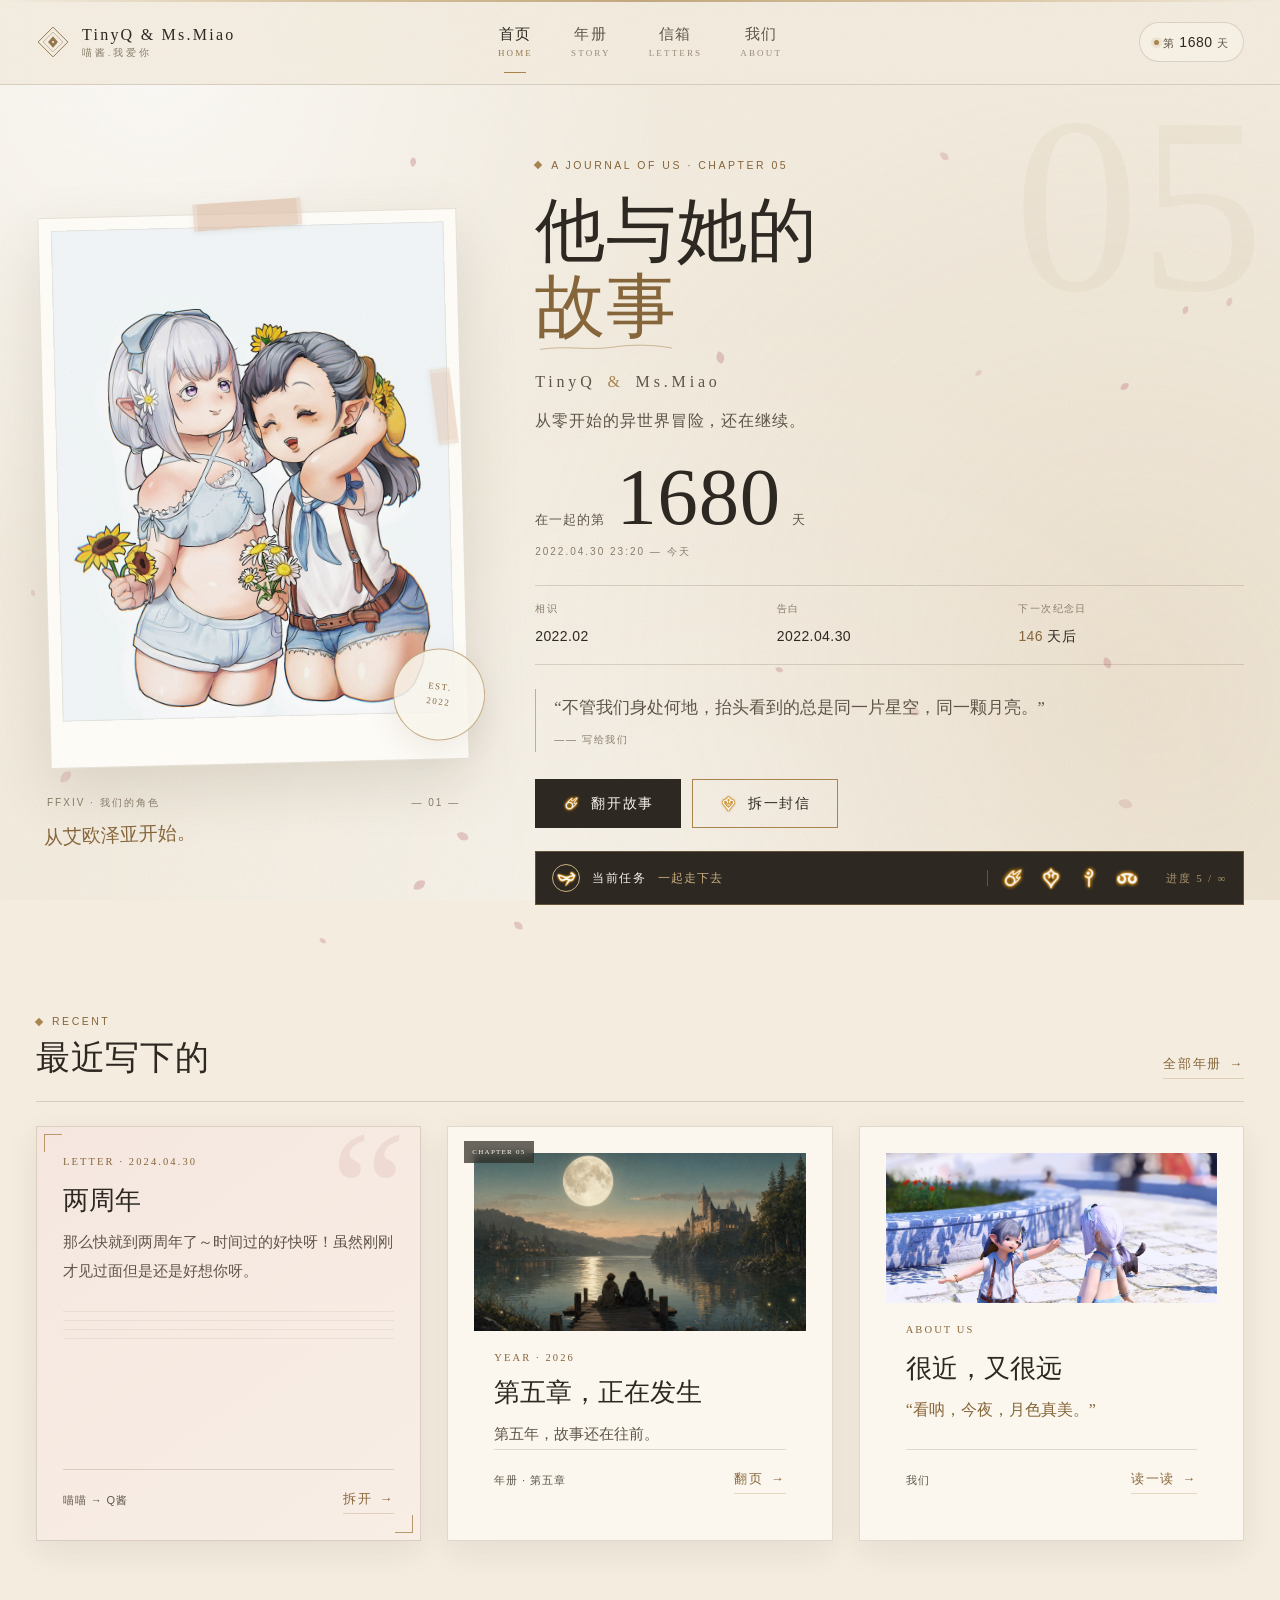
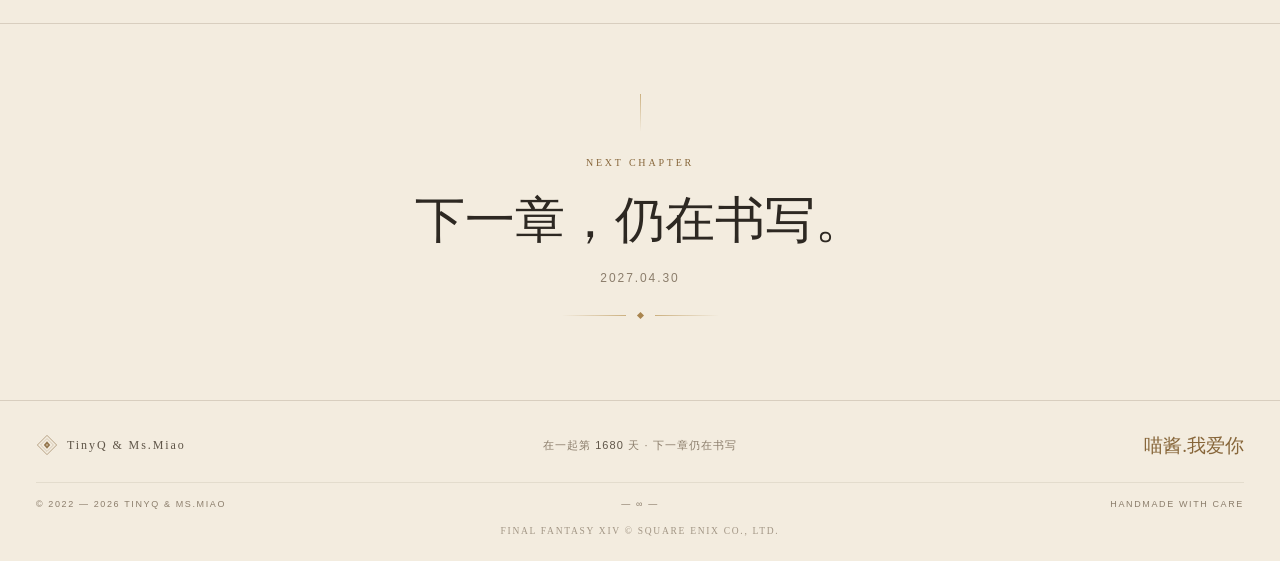
==== index.html @ a251384b "Add files via upload" ====
<!DOCTYPE html><html lang="zh-Hans"><head><meta charset="utf-8"><meta name="viewport" content="width=device-width, initial-scale=1"><meta name="description" content="TinyQ 与 Ms.Miao 的故事：从零开始的异世界冒险。五个章节，三封信，仍在继续。"><meta name="theme-color" content="#f3ecdf"><link rel="icon" href="/favicon.ico"><link rel="canonical" href="https://xn--i2r030l.xn--6qq986b3xl/"><meta property="og:type" content="website"><meta property="og:title" content="他与她的故事 · TinyQ &amp; Ms.Miao"><meta property="og:description" content="TinyQ 与 Ms.Miao 的故事：从零开始的异世界冒险。五个章节，三封信，仍在继续。"><meta property="og:url" content="https://xn--i2r030l.xn--6qq986b3xl/"><meta property="og:image" content="https://xn--i2r030l.xn--6qq986b3xl/assets/hero.jpg"><meta name="twitter:card" content="summary_large_image"><title>他与她的故事 · TinyQ &amp; Ms.Miao</title><link rel="stylesheet" href="/_astro/BaseLayout.D6pAvc5t.css"></head><body data-start="2022-04-30T23:20:00+08:00" data-anniv-month="4" data-anniv-day="30"><div class="grain" aria-hidden="true"></div><svg class="svg-defs" aria-hidden="true" xmlns="http://www.w3.org/2000/svg"><symbol id="crest" viewBox="0 0 48 48"><path d="M24 3 L45 24 L24 45 L3 24 Z" fill="none" stroke="currentColor" stroke-width="1.2"></path><path d="M24 10 L38 24 L24 38 L10 24 Z" fill="none" stroke="currentColor" stroke-width="1" opacity=".55"></path><path d="M24 16 L31 24 L24 32 L17 24 Z" fill="currentColor" opacity=".88"></path><circle cx="24" cy="24" r="1.4" fill="var(--paper-2)"></circle></symbol><symbol id="crystal" viewBox="0 0 40 52"><path d="M20 2 L37 18 L30 45 L20 50 L10 45 L3 18 Z" fill="#fbf7ee" stroke="currentColor" stroke-width="1.1"></path><path d="M20 2 L20 50 M3 18 L37 18 M20 2 L30 45 M20 2 L10 45" fill="none" stroke="currentColor" stroke-width=".65" opacity=".55"></path><path d="M20 8 L31 19 L26 39 L20 44 L14 39 L9 19 Z" fill="#9dc3cd" opacity=".48"></path><path d="M20 8 L20 44 M9 19 L31 19" fill="none" stroke="#fffdf8" stroke-width=".7" opacity=".55"></path></symbol><symbol id="pearl" viewBox="0 0 48 48"><circle cx="24" cy="24" r="19" fill="none" stroke="currentColor" stroke-width="1"></circle><circle cx="24" cy="24" r="13" fill="none" stroke="currentColor" stroke-width=".8" opacity=".55"></circle><circle cx="24" cy="24" r="4.5" fill="currentColor" opacity=".85"></circle><path d="M9 24 C15 16 33 32 39 24" fill="none" stroke="currentColor" stroke-width=".8" opacity=".6"></path><path d="M24 5 L27 12 L24 19 L21 12 Z" fill="none" stroke="currentColor" stroke-width=".8" opacity=".6"></path></symbol></svg><div id="siteShell"><header class="site-header"><div class="shell header-inner"><a class="brand" href="/" aria-label="回到首页"><svg class="brand-mark" aria-hidden="true"><use href="#crest"></use></svg><span class="brand-text"><span class="brand-names">TinyQ &amp; Ms.Miao</span><span class="brand-sub">喵酱.我爱你</span></span></a><nav class="main-nav" aria-label="主导航"><a class="nav-link active" href="/" aria-current="page"><span>首页</span><small>HOME</small></a><a class="nav-link" href="/story"><span>年册</span><small>STORY</small></a><a class="nav-link" href="/letters"><span>信箱</span><small>LETTERS</small></a><a class="nav-link" href="/about"><span>我们</span><small>ABOUT</small></a></nav><div class="header-meta"><span class="day-pill"><i></i> 第 <b data-day>1635</b> 天</span><button class="menu-toggle" type="button" aria-label="打开菜单" aria-expanded="false" aria-controls="mobileNav"><span></span></button></div></div></header><div class="mobile-nav" id="mobileNav" aria-hidden="true"><div class="mobile-nav-top"><span class="brand"><svg class="brand-mark" aria-hidden="true"><use href="#crest"></use></svg><span class="brand-text"><span class="brand-names">TinyQ &amp; Ms.Miao</span><span class="brand-sub">喵酱.我爱你</span></span></span><button class="modal-close" type="button" data-menu-close>关闭</button></div><nav class="mobile-nav-links" aria-label="移动端导航"><a href="/" aria-current="page"><small>01</small>首页</a><a href="/story"><small>02</small>年册</a><a href="/letters"><small>03</small>信箱</a><a href="/about"><small>04</small>我们</a></nav><p class="mobile-nav-note">从零开始的异世界冒险，还在继续。</p></div><main id="app"><section class="view home active"><div class="home-hero"><canvas id="petals" class="petals" aria-hidden="true"></canvas><div class="shell home-hero-inner"><div class="hero-art"><div class="art-mat"><span class="tape tape-a" aria-hidden="true"></span><span class="tape tape-b" aria-hidden="true"></span><img src="/assets/hero.jpg" alt="TinyQ 与 Ms.Miao 的 FFXIV 角色插画" fetchpriority="high"><span class="art-stamp"><span>EST.<br>2022</span></span></div><div class="art-meta"><span>FFXIV · 我们的角色</span><span>— 01 —</span></div><div class="hand-note art-note">从艾欧泽亚开始。</div></div><div class="hero-copy" style="--chapter-no: '05'"><div class="eyebrow"><span class="diamond"></span> A JOURNAL OF US · CHAPTER 05</div><h1>他与她的<br><em>故事</em></h1><p class="names">TinyQ <span>&amp;</span> Ms.Miao</p><p class="lede">从零开始的异世界冒险，还在继续。</p><div class="counter-block"><div class="counter"><span>在一起的第</span><strong data-day>1635</strong><span>天</span></div><div class="counter-sub">2022.04.30 23:20 — 今天</div></div><div class="meta-grid"><div><span>相识</span><b>2022.02</b></div><div><span>告白</span><b>2022.04.30</b></div><div><span>下一次纪念日</span><b><i data-anniv>191</i> 天后</b></div></div><blockquote>“不管我们身处何地，抬头看到的总是同一片星空，同一颗月亮。”<cite>—— 写给我们</cite></blockquote><div class="hero-actions"><a class="quest-btn primary" href="/story"><img class="btn-job" src="/jobs/blm.png" alt loading="lazy" decoding="async">翻开故事</a><a class="quest-btn" href="/letters"><img class="btn-job" src="/jobs/dnc.png" alt loading="lazy" decoding="async">拆一封信</a></div><div class="quest-note"><span class="quest-mark"><img class="job-ico" src="/jobs/blu.png" alt loading="lazy" decoding="async"></span><span>当前任务</span><b>一起走下去</b><span class="quest-jobs" aria-hidden="true"><img class="job-ico" src="/jobs/blm.png" alt loading="lazy" decoding="async"><img class="job-ico" src="/jobs/dnc.png" alt loading="lazy" decoding="async"><img class="job-ico" src="/jobs/whm.png" alt loading="lazy" decoding="async"><img class="job-ico" src="/jobs/sch.png" alt loading="lazy" decoding="async"></span><span class="quest-progress">进度 5 / ∞</span></div></div></div></div><div class="shell home-recent"><div class="section-head"><div><div class="eyebrow"><span class="diamond"></span> RECENT</div><h2>最近写下的</h2></div><a class="text-link" href="/story">全部年册 <span>→</span></a></div><div class="recent-grid"><article class="recent-card recent-letter ff-corners"><span class="quote-mark" aria-hidden="true">“</span><div class="kicker">LETTER · 2024.04.30</div><h3>两周年</h3><p>那么快就到两周年了～时间过的好快呀！虽然刚刚才见过面但是还是好想你呀。</p><div class="letter-lines" aria-hidden="true"></div><div class="card-foot"><b>喵喵 → Q酱</b><a class="text-link" href="/letters?letter=2024-04-30">拆开 <span>→</span></a></div></article><article class="recent-card recent-photo"><img src="/assets/2026-cover.jpg" alt="月光下的湖畔背影（临时占位图）" loading="lazy"><span class="image-label">CHAPTER 05</span><div class="photo-body"><div class="kicker">YEAR · 2026</div><h3>第五章，正在发生</h3><p>第五年，故事还在往前。</p><div class="card-foot"><b>年册 · 第五章</b><a class="text-link" href="/story?year=2026">翻页 <span>→</span></a></div></div></article><article class="recent-card recent-about"><img src="/assets/about.jpg" alt="FFXIV 中两人在海边的场景" loading="lazy"><div class="photo-body"><div class="kicker">ABOUT US</div><h3>很近，又很远</h3><blockquote>“看呐，今夜，月色真美。”</blockquote><div class="card-foot"><b>我们</b><a class="text-link" href="/about">读一读 <span>→</span></a></div></div></article></div></div><div class="home-closing"><div class="closing-line"></div><div class="kicker">NEXT CHAPTER</div><h2>下一章，仍在书写。</h2><p><span data-next-date>2027.04.30</span></p><div class="closing-ornament" aria-hidden="true"><span></span></div></div></section></main><footer class="site-footer"><div class="shell footer-inner"><div class="footer-brand"><svg aria-hidden="true"><use href="#crest"></use></svg><span>TinyQ &amp; Ms.Miao</span></div><div class="footer-day">在一起第 <b data-day>1635</b> 天 · 下一章仍在书写</div><span class="footer-link">喵酱.我爱你</span></div><div class="shell footer-small"><span>© 2022 — <span id="currentYear">2026</span> TinyQ &amp; Ms.Miao</span><span>— ∞ —</span><span>Handmade with care</span></div><p class="footer-credit">FINAL FANTASY XIV © SQUARE ENIX CO., LTD.</p></footer></div><div class="letter-modal" id="letterModal" role="dialog" aria-modal="true" aria-labelledby="letterModalLabel"><div class="modal-backdrop" data-close></div><div class="modal-panel"><div class="modal-bar"><span class="bar-label" id="letterModalLabel">LETTERS · 双人信箱</span><div class="modal-actions"><button class="font-btn" type="button" data-font="down" aria-label="缩小字号">A−</button><button class="font-btn" type="button" data-font="up" aria-label="放大字号">A+</button><button class="modal-close" type="button" data-close>返回信箱</button></div></div><div class="modal-scroll" id="modalScroll"></div></div></div><script type="module" src="/_astro/BaseLayout.astro_astro_type_script_index_0_lang.CU-1bhXB.js"></script></body></html>
---- _astro/BaseLayout.D6pAvc5t.css ----
:root{--paper:#f3ecdf;--paper-2:#fbf7ee;--paper-3:#eee3d3;--ink:#2d2822;--ink-soft:#5f5548;--muted:#8b7d6b;--gold:#a9854f;--gold-deep:#87663a;--gold-soft:#cbb080;--line:#5d4c352e;--line-strong:#5d4c3552;--sakura:#c98d91;--sakura-soft:#e7c4c4;--aether:#83aeba;--serif:"Palatino Linotype", "Iowan Old Style", "Songti SC", "STSong", "SimSun", serif;--sans:"Optima", "Segoe UI", "Microsoft YaHei", "PingFang SC", sans-serif;--hand:"KaiTi", "STKaiti", "Segoe UI", cursive;--latin:"Palatino Linotype", "Iowan Old Style", Georgia, serif;--shadow:0 22px 60px #48361f21;--shadow-soft:0 10px 30px #48361f14}*{box-sizing:border-box}html{scroll-behavior:smooth}body{min-width:320px;color:var(--ink);background:var(--paper);font-family:var(--sans);-webkit-font-smoothing:antialiased;text-rendering:optimizelegibility;margin:0;font-size:15px;line-height:1.75;overflow-x:hidden}body:before{content:"";z-index:0;pointer-events:none;background:radial-gradient(circle at 12% 8%,#ffffffb3,#0000 38%),radial-gradient(circle at 88% 78%,#c7a57729,#0000 48%),radial-gradient(circle at 50% 100%,#ffffff61,#0000 55%);position:fixed;inset:0}body.modal-open,body.menu-open{overflow:hidden}::selection{color:var(--ink);background:#a9854f40}::-webkit-scrollbar{width:10px;height:10px}::-webkit-scrollbar-track{background:var(--paper)}::-webkit-scrollbar-thumb{border:3px solid var(--paper);background:#87663a59;border-radius:10px}a{color:inherit;text-decoration:none}button{color:inherit;font:inherit;cursor:pointer;background:0 0;border:0;margin:0;padding:0}img{max-width:100%;display:block}h1,h2,h3,h4,p,blockquote,figure{margin:0}:focus-visible{outline:2px solid var(--gold);outline-offset:4px}.grain{z-index:9999;pointer-events:none;opacity:.13;mix-blend-mode:multiply;background-image:url("data:image/svg+xml,%3Csvg xmlns='http://www.w3.org/2000/svg' width='180' height='180'%3E%3Cfilter id='n'%3E%3CfeTurbulence type='fractalNoise' baseFrequency='.9' numOctaves='3' stitchTiles='stitch'/%3E%3C/filter%3E%3Crect width='100%25' height='100%25' filter='url(%23n)' opacity='.55'/%3E%3C/svg%3E");position:fixed;inset:0}.svg-defs{width:0;height:0;position:absolute;overflow:hidden}.shell{z-index:2;width:min(1400px,100% - 72px);margin-inline:auto;position:relative}.site-header{z-index:100;border-bottom:1px solid var(--line);backdrop-filter:blur(16px)saturate(1.1);background:#f3ecdfd6;position:sticky;top:0}.site-header:before{content:"";background:linear-gradient(90deg, transparent, var(--gold-soft) 24%, var(--gold) 50%, var(--gold-soft) 76%, transparent);opacity:.65;height:2px;position:absolute;top:0;left:0;right:0}.header-inner{grid-template-columns:1fr auto 1fr;align-items:center;gap:32px;height:84px;display:grid}.brand{align-items:center;gap:12px;width:max-content;display:inline-flex}.brand-mark{width:34px;height:34px;color:var(--gold-deep);flex:none}.brand-text{flex-direction:column;gap:2px;display:flex}.brand-names{font-family:var(--latin);letter-spacing:.14em;white-space:nowrap;font-size:14px;line-height:1.25}.brand-sub{letter-spacing:.34em;color:var(--muted);font-size:8px;line-height:1.3}.main-nav{justify-self:center;align-items:center;gap:34px;display:flex}.nav-link{color:var(--ink-soft);flex-direction:column;align-items:center;gap:2px;padding:6px 2px;transition:color .25s;display:flex;position:relative}.nav-link span{letter-spacing:.1em;font-size:13px;line-height:1.4}.nav-link small{font-family:var(--latin);letter-spacing:.26em;color:var(--muted);opacity:.85;font-size:7px}.nav-link:after{content:"";background:var(--gold);width:0;height:1px;transition:width .25s;position:absolute;bottom:-6px;left:50%;transform:translate(-50%)}.nav-link.active{color:var(--ink)}.nav-link.active small{color:var(--gold-deep)}.nav-link.active:after{width:22px}.nav-link:hover{color:var(--ink)}.header-meta{justify-self:end;align-items:center;gap:16px;display:flex}.day-pill{border:1px solid var(--line);color:var(--ink-soft);letter-spacing:.12em;white-space:nowrap;background:#fbf7ee80;border-radius:999px;align-items:baseline;gap:4px;padding:6px 12px;font-size:9px;display:inline-flex}.day-pill i{background:var(--gold);border-radius:50%;align-self:center;width:5px;height:5px;box-shadow:0 0 0 3px #a9854f1f}.day-pill b{color:var(--ink);letter-spacing:.04em;font-size:12px;font-weight:500}.menu-toggle{border:1px solid var(--line);place-items:center;width:38px;height:38px;display:none}.menu-toggle span{background:var(--ink);width:16px;height:1px;display:block;position:relative}.menu-toggle span:before,.menu-toggle span:after{content:"";background:var(--ink);width:16px;height:1px;position:absolute;left:0}.menu-toggle span:before{top:-5px}.menu-toggle span:after{top:5px}.mobile-nav{z-index:200;background:var(--paper);flex-direction:column;padding:28px;display:none;position:fixed;inset:0;overflow-y:auto}.mobile-nav.open{animation:.25s both fadeIn;display:flex}.mobile-nav-top{border-bottom:1px solid var(--line);justify-content:space-between;align-items:center;padding-bottom:24px;display:flex}.mobile-nav-links{flex-direction:column;margin-top:40px;display:flex}.mobile-nav-links a{border-bottom:1px solid var(--line);font-family:var(--serif);align-items:baseline;gap:16px;padding:20px 0;font-size:30px;display:flex}.mobile-nav-links a small{font-family:var(--latin);letter-spacing:.25em;color:var(--gold-deep);font-size:9px}.mobile-nav-note{color:var(--muted);font-family:var(--hand);margin-top:auto;padding-top:44px;font-size:17px}.eyebrow{color:var(--gold-deep);letter-spacing:.27em;text-transform:uppercase;align-items:center;gap:10px;font-size:9px;line-height:1.6;display:flex}.eyebrow .diamond{background:var(--gold);flex:none;width:6px;height:6px;transform:rotate(45deg)}h1,h2,h3{font-family:var(--serif);font-weight:400}h1{letter-spacing:.01em;font-size:clamp(46px,5.5vw,76px);line-height:1.08}h1 em{color:var(--gold-deep);font-style:normal;position:relative}h1 em:after{content:"";background:url("data:image/svg+xml,%3Csvg xmlns='http://www.w3.org/2000/svg' viewBox='0 0 200 12'%3E%3Cpath d='M2 8 C40 2 74 10 108 5 S170 1 198 6' fill='none' stroke='%23a9854f' stroke-width='1.4' stroke-linecap='round' opacity='.55'/%3E%3C/svg%3E") 50%/100% 100% no-repeat;height:8px;position:absolute;bottom:-7px;left:2px;right:2px}.page-head{border-bottom:1px solid var(--line);justify-content:space-between;align-items:flex-end;gap:40px;padding:78px 0 42px;display:flex}.page-head .page-lede{color:var(--ink-soft);letter-spacing:.03em;margin-top:18px;font-size:14px}.page-stamp{text-align:center;border:1px solid var(--gold-soft);width:128px;height:128px;color:var(--gold-deep);letter-spacing:.2em;box-shadow:inset 0 0 0 5px var(--paper), inset 0 0 0 6px #a9854f40;border-radius:50%;flex:none;place-items:center;font-size:8px;line-height:1.8;display:grid;position:relative;transform:rotate(6deg)}.page-stamp:after{content:"";border:1px dashed #a9854f73;border-radius:50%;position:absolute;inset:15px}.page-stamp b{font-family:var(--serif);letter-spacing:.12em;font-size:16px;font-weight:400;display:block}.page-foot{border-top:1px solid var(--line);color:var(--muted);letter-spacing:.17em;grid-template-columns:minmax(0,1fr) auto minmax(0,1fr);align-items:center;gap:20px;padding:26px 0 46px;font-size:9px;display:grid}.page-foot>*{white-space:nowrap}.page-foot>:first-child{justify-self:start}.page-foot>:last-child{text-align:right;justify-self:end}.page-foot .page-no{font-family:var(--latin);color:var(--gold-deep);justify-self:center}.text-link{color:var(--gold-deep);letter-spacing:.14em;border-bottom:1px solid #a9854f47;align-items:center;gap:7px;padding-bottom:2px;font-size:10px;transition:border-color .2s;display:inline-flex}.text-link:hover{border-bottom-color:var(--gold)}.text-link span{transition:transform .2s}.text-link:hover span{transform:translate(3px)}.ff-corners{position:relative}.ff-corners:before,.ff-corners:after{content:"";border-color:var(--gold);pointer-events:none;opacity:.8;border-style:solid;width:17px;height:17px;position:absolute}.ff-corners:before{border-width:1px 0 0 1px;top:7px;left:7px}.ff-corners:after{border-width:0 1px 1px 0;bottom:7px;right:7px}.home-hero{position:relative;overflow:hidden}.petals{z-index:1;pointer-events:none;width:100%;height:100%;position:absolute;inset:0}.home-hero-inner{grid-template-columns:minmax(360px,460px) minmax(0,1fr);align-items:center;gap:78px;min-height:calc(100vh - 84px);padding-top:62px;padding-bottom:82px;display:grid}.hero-art{padding:10px 8px 0;position:relative}.art-mat{box-shadow:var(--shadow);background:#fffdf8;border:1px solid #80684a2e;padding:12px 12px 46px;position:relative;transform:rotate(-1.4deg)}.art-mat:after{content:"";pointer-events:none;position:absolute;inset:12px 12px 46px;box-shadow:inset 0 0 0 1px #80684a24}.art-mat img{aspect-ratio:4/5;object-fit:cover;object-position:center 27%;filter:saturate(.94)contrast(.98);width:100%}.tape{z-index:3;pointer-events:none;background:#dfbea79e;position:absolute;box-shadow:0 2px 5px #5d4c3514}.tape:before,.tape:after{content:"";background:#ffffff3d;width:4px;position:absolute;top:0;bottom:0}.tape:before{left:0}.tape:after{right:0}.tape-a{width:108px;height:27px;top:-13px;left:50%;transform:translate(-50%)rotate(-2.5deg)}.tape-b{opacity:.72;width:76px;height:20px;top:34%;right:-22px;transform:rotate(84deg)}.art-meta{color:var(--muted);letter-spacing:.2em;text-transform:uppercase;justify-content:space-between;gap:20px;margin:30px 3px 0;font-size:8px;display:flex}.hand-note{font-family:var(--hand);color:var(--gold-deep);font-size:17px;line-height:1.5}.art-note{margin-top:9px;display:inline-block;transform:rotate(-2deg)}.art-stamp{text-align:center;width:86px;height:86px;color:var(--gold-deep);font-family:var(--latin);letter-spacing:.17em;box-shadow:var(--shadow-soft);z-index:4;background:#fbf7eedb;border:1px solid #a9854fa6;border-radius:50%;place-items:center;font-size:8px;line-height:1.65;display:grid;position:absolute;bottom:18px;right:-18px;transform:rotate(8deg)}.art-stamp b{font-family:var(--serif);letter-spacing:.08em;font-size:15px;font-weight:400;display:block}.hero-copy{max-width:630px;padding-top:10px;position:relative}.hero-copy:before{content:var(--chapter-no,"05");z-index:-1;font-family:var(--latin);color:var(--gold);opacity:.055;pointer-events:none;font-size:250px;line-height:1;position:absolute;top:-66px;right:-20px}.hero-copy h1{margin-top:18px}.hero-copy .names{font-family:var(--latin);letter-spacing:.24em;color:var(--ink-soft);margin-top:24px;font-size:15px}.hero-copy .names span{color:var(--gold);padding:0 4px}.hero-copy .lede{color:var(--ink-soft);letter-spacing:.06em;margin-top:11px;font-size:14px}.counter-block{margin-top:28px}.counter{align-items:baseline;gap:11px;display:flex}.counter>span{color:var(--ink-soft);letter-spacing:.08em;font-size:11px}.counter strong{font-family:var(--serif);letter-spacing:.01em;font-variant-numeric:tabular-nums;color:var(--ink);font-size:clamp(54px,6.3vw,82px);font-weight:400;line-height:.88}.counter-sub{color:var(--muted);letter-spacing:.2em;text-transform:uppercase;margin-top:10px;font-size:8px}.meta-grid{border-top:1px solid var(--line);border-bottom:1px solid var(--line);grid-template-columns:repeat(3,1fr);gap:16px;margin-top:25px;padding:14px 0;display:grid}.meta-grid span{color:var(--muted);letter-spacing:.14em;margin-bottom:4px;font-size:8px;display:block}.meta-grid b{letter-spacing:.03em;font-size:12px;font-weight:500}.meta-grid i{color:var(--gold-deep);font-style:normal}.hero-copy blockquote{border-left:1px solid var(--gold-soft);font-family:var(--serif);color:var(--ink-soft);margin-top:24px;padding:3px 0 3px 18px;font-size:15px;line-height:1.9}.hero-copy blockquote cite{font-family:var(--sans);letter-spacing:.17em;color:var(--muted);margin-top:7px;font-size:8px;font-style:normal;display:block}.hero-actions{flex-wrap:wrap;gap:11px;margin-top:27px;display:flex}.quest-btn{border:1px solid var(--gold);color:var(--ink);letter-spacing:.12em;background:0 0;align-items:center;gap:9px;padding:12px 20px;font-size:11px;line-height:1.2;transition:background .25s,color .25s,box-shadow .25s,transform .25s;display:inline-flex}.btn-job{object-fit:contain;opacity:.95;flex:none;width:17px;height:17px}.quest-btn.primary{background:var(--ink);color:var(--paper-2);border-color:var(--ink)}.quest-btn:hover{box-shadow:var(--shadow-soft);background:var(--gold-deep);border-color:var(--gold-deep);color:var(--paper-2);transform:translateY(-2px)}.quest-btn.primary:hover{border-color:var(--gold);color:var(--paper-2);background:#3b342b}.quest-note{background:var(--ink);color:var(--paper-2);letter-spacing:.12em;border:1px solid #a9854f73;align-items:center;gap:10px;margin-top:23px;padding:11px 14px;font-size:9px;display:flex}.quest-mark{border:1px solid var(--gold-soft);width:22px;height:22px;color:var(--gold-soft);font-family:var(--latin);border-radius:50%;place-items:center;font-size:11px;display:grid}.quest-note b{color:var(--gold-soft);letter-spacing:.08em;font-weight:400}.quest-progress{color:#cbb080b8;font-family:var(--latin);letter-spacing:.16em;margin-left:auto;font-size:8px}.job-ico{object-fit:contain;flex:none;width:18px;height:18px;display:block}.quest-mark .job-ico{width:16px;height:16px}.quest-jobs{display:none}.home-recent{padding-top:26px;padding-bottom:82px}.section-head{border-bottom:1px solid var(--line);justify-content:space-between;align-items:flex-end;gap:30px;padding-bottom:22px;display:flex}.section-head h2{letter-spacing:.02em;margin-top:8px;font-size:30px;line-height:1.2}.recent-grid{grid-template-columns:repeat(3,1fr);gap:22px;margin-top:24px;display:grid}.recent-card{background:var(--paper-2);border:1px solid var(--line);min-height:310px;box-shadow:var(--shadow-soft);flex-direction:column;padding:22px;transition:transform .3s,box-shadow .3s;display:flex;position:relative}.recent-card:hover{box-shadow:var(--shadow);transform:translateY(-4px)}.recent-card .kicker{color:var(--gold-deep);font-family:var(--latin);letter-spacing:.2em;font-size:9px}.recent-card h3{margin-top:12px;font-size:24px;line-height:1.35}.recent-card p{color:var(--ink-soft);margin-top:10px;font-size:13px;line-height:1.9}.recent-card .card-foot{border-top:1px solid var(--line);letter-spacing:.08em;color:var(--muted);justify-content:space-between;align-items:center;gap:12px;margin-top:auto;padding-top:18px;font-size:9px;display:flex}.recent-card .card-foot b{color:var(--ink-soft);font-weight:400}.recent-letter{background:linear-gradient(145deg,#f5e7df,#f8eee5);overflow:hidden}.quote-mark{font-family:var(--latin);color:var(--sakura);opacity:.16;pointer-events:none;font-size:170px;line-height:1;position:absolute;top:-22px;right:14px}.recent-letter .letter-lines{opacity:.7;background:repeating-linear-gradient(#0000 0 8px,#78604421 8px 9px);height:38px;margin-top:18px}.recent-letter .seal{width:40px;height:40px;font-size:16px}.recent-photo{padding:0;overflow:hidden}.recent-photo img{object-fit:cover;filter:saturate(.9)contrast(.98);width:100%;height:158px}.recent-photo .photo-body{flex-direction:column;flex:1;padding:18px 20px 20px;display:flex}.recent-photo h3{margin-top:8px}.recent-photo .card-foot{margin-top:auto}.image-label{color:var(--paper-2);font-family:var(--latin);letter-spacing:.18em;backdrop-filter:blur(4px);background:#2d2822b3;padding:5px 8px;font-size:7px;position:absolute;top:14px;left:16px}.recent-about{padding:0;overflow:hidden}.recent-about img{object-fit:cover;object-position:center 42%;width:100%;height:132px}.recent-about .photo-body{flex-direction:column;flex:1;padding:18px 20px 20px;display:flex}.recent-about blockquote{font-family:var(--serif);color:var(--gold-deep);margin-top:10px;font-size:15px}.home-closing{text-align:center;border-top:1px solid var(--line);padding:70px 0 82px;position:relative}.home-closing .kicker{color:var(--gold-deep);font-family:var(--latin);letter-spacing:.28em;font-size:8px}.home-closing h2{margin-top:16px;font-size:clamp(34px,4vw,50px);line-height:1.35}.home-closing p{color:var(--muted);letter-spacing:.16em;margin-top:13px;font-size:10px}.closing-line{background:linear-gradient(var(--gold-soft), transparent);width:1px;height:38px;margin:0 auto 22px}.closing-ornament{color:var(--gold);justify-content:center;align-items:center;gap:12px;margin-top:24px;display:flex}.closing-ornament span{background:currentColor;width:5px;height:5px;transform:rotate(45deg)}.closing-ornament:before,.closing-ornament:after{content:"";background:linear-gradient(90deg, transparent, var(--gold-soft));width:64px;height:1px;display:block}.closing-ornament:after{transform:scaleX(-1)}.story-layout{grid-template-columns:232px minmax(0,1fr);align-items:start;gap:62px;padding-top:44px;padding-bottom:20px;display:grid}.quest-sidebar{min-width:0;position:sticky;top:112px}.quest-card{background:var(--paper-2);border:1px solid var(--line);box-shadow:var(--shadow-soft);padding:20px 18px 16px}.quest-card-title{border-bottom:1px solid var(--line);color:var(--gold-deep);letter-spacing:.18em;justify-content:space-between;align-items:baseline;padding-bottom:13px;font-size:10px;display:flex}.quest-card-title span{font-family:var(--latin);color:var(--muted);letter-spacing:.1em;font-size:10px}.year-list{flex-direction:column;display:flex}.year-list button{text-align:left;width:100%;color:var(--ink-soft);border-bottom:1px solid #5d4c351a;grid-template-columns:32px 1fr auto;align-items:center;gap:7px;padding:11px 8px;transition:background .2s,color .2s;display:grid}.year-list button:hover{background:#a9854f12}.year-list button.active{background:var(--ink);color:var(--paper-2)}.year-list button .y{font-family:var(--latin);letter-spacing:.06em;font-size:11px}.year-list button .n{letter-spacing:.03em;white-space:nowrap;font-size:10px}.year-list button .s{color:var(--muted);letter-spacing:.1em;font-size:7px}.year-list button.active .y{color:var(--gold-soft)}.year-list button.active .s{color:#cbb080cc}.year-list button .diamond-mark{background:var(--gold);opacity:0;width:4px;height:4px;transform:rotate(45deg)}.year-list button.active .diamond-mark{opacity:1}.quest-footer{border-top:1px dashed var(--line);color:var(--muted);font-family:var(--hand);margin-top:14px;padding-top:12px;font-size:14px}.year-panels{min-width:0}.year-panel{display:none}.year-panel.active{animation:.45s both riseIn;display:block}.year-head{border-bottom:1px solid var(--line);padding-bottom:25px;position:relative;overflow:hidden}.year-head:after{content:attr(data-year);font-family:var(--latin);color:var(--gold);opacity:.06;pointer-events:none;font-size:150px;line-height:1;position:absolute;top:-30px;right:-8px}.chapter-no{color:var(--gold-deep);font-family:var(--latin);letter-spacing:.24em;font-size:9px}.year-head h2{margin-top:10px;font-size:clamp(32px,3.6vw,46px);line-height:1.2}.year-head p{color:var(--ink-soft);margin-top:8px;font-size:13px}.year-meta{color:var(--muted);letter-spacing:.18em;text-transform:uppercase;margin-top:18px;font-size:8px}.timeline{padding:35px 0 0 58px;position:relative}.timeline:before{content:"";background:linear-gradient(var(--gold-soft), #a9854f1f 75%, transparent);width:1px;position:absolute;top:44px;bottom:12px;left:16px}.tl-item{margin-bottom:46px;position:relative}.tl-item:last-child{margin-bottom:0}.tl-node{width:34px;height:44px;color:var(--gold);position:absolute;top:1px;left:-59px}.tl-node svg{width:100%;height:100%}.tl-date{color:var(--gold-deep);font-family:var(--latin);letter-spacing:.16em;font-size:10px}.tl-date span{color:var(--muted);font-family:var(--sans);letter-spacing:.1em;margin-top:2px;font-size:8px;display:block}.tl-card{background:var(--paper-2);border:1px solid var(--line);box-shadow:var(--shadow-soft);margin-top:9px;padding:23px 24px 21px;position:relative}.tl-card.has-photo{grid-template-columns:minmax(0,1.25fr) minmax(0,.75fr);align-items:start;gap:22px;display:grid}.tl-card-head{grid-column:1/-1;padding-right:66px}.tl-tag{color:var(--gold-deep);letter-spacing:.18em;text-transform:uppercase;font-size:8px}.tl-card h3{margin-top:8px;font-size:25px;line-height:1.35}.tl-card p{color:var(--ink-soft);margin-top:12px;font-size:14px;line-height:1.95}.tl-card blockquote{border-left:1px solid var(--gold-soft);font-family:var(--serif);color:var(--gold-deep);margin-top:12px;padding-left:14px;font-size:17px;line-height:1.8}.tl-photo{margin-top:3px}.tl-photo img{aspect-ratio:16/10;object-fit:cover;filter:saturate(.9);border:1px solid #5d4c3524;width:100%}.tl-photo .hand-note{text-align:right;margin-top:7px;font-size:14px;display:block;transform:rotate(-1deg)}.tl-stamp{width:55px;height:55px;color:var(--gold-deep);font-family:var(--latin);letter-spacing:.12em;text-align:center;opacity:.8;border:1px solid #a9854f8c;border-radius:50%;place-items:center;font-size:6px;line-height:1.5;display:grid;position:absolute;top:19px;right:19px;transform:rotate(9deg)}.tl-stamp b{font-family:var(--serif);letter-spacing:.04em;font-size:11px;font-weight:400;display:block}.tl-quote{border-left:2px solid var(--sakura);font-family:var(--serif);color:var(--ink-soft);background:#e7c4c42e;margin-top:12px;padding:18px 20px;font-size:18px;line-height:1.8}.tl-quote cite{font-family:var(--sans);letter-spacing:.16em;color:var(--muted);margin-top:8px;font-size:8px;font-style:normal;display:block}.duty-stamp{color:#a86167;opacity:.95;border-color:#a861678c}.empty-card{box-shadow:none;background:#fbf7ee73;border-style:dashed;flex-direction:column;justify-content:center;min-height:220px;display:flex}.empty-card h3{color:var(--muted)}.empty-card p{max-width:440px}.empty-note{font-family:var(--hand);color:var(--gold-deep);margin-top:20px;font-size:20px;transform:rotate(-1deg)}.template-chips{flex-wrap:wrap;gap:7px;margin-top:18px;display:flex}.template-chips span{border:1px solid var(--line);color:var(--muted);letter-spacing:.08em;padding:5px 9px;font-size:8px}.current-card{background:var(--ink);color:var(--paper-2);box-shadow:var(--shadow);border-color:#cbb0808c}.current-card .tl-tag{color:var(--gold-soft)}.current-card h3{color:var(--paper-2)}.current-card p{color:#fbf7eeb8}.current-card .current-meta{border-top:1px solid #cbb08040;flex-wrap:wrap;gap:26px;margin-top:22px;padding-top:18px;display:flex}.current-meta span{color:#cbb080a6;letter-spacing:.16em;font-size:7px;display:block}.current-meta b{color:var(--gold-soft);font-family:var(--latin);letter-spacing:.06em;margin-top:4px;font-size:12px;font-weight:400;display:block}.current-progress{margin-top:20px}.current-progress .bar{background:#fbf7ee24;height:3px;overflow:hidden}.current-progress .bar:after{content:"";background:linear-gradient(90deg, var(--gold), var(--gold-soft));width:76%;height:100%;display:block}.current-progress small{color:#fbf7ee80;letter-spacing:.12em;justify-content:space-between;margin-top:6px;font-size:7px;display:flex}.chapter-end{color:var(--muted);font-family:var(--latin);letter-spacing:.18em;align-items:center;gap:16px;margin-top:34px;font-size:8px;display:flex}.chapter-end:before,.chapter-end:after{content:"";background:var(--line);flex:1;height:1px}.chapter-end span{flex:none}.letters-head{align-items:center}.linkpearl{color:var(--gold-deep);align-items:center;gap:13px;display:flex}.linkpearl svg{width:46px;height:46px}.linkpearl span{font-family:var(--latin);letter-spacing:.2em;font-size:8px;line-height:1.7}.letters-grid{grid-template-columns:minmax(0,1fr) 1px minmax(0,1fr);gap:46px;padding-top:40px;display:grid}.mail-divider{background:linear-gradient(transparent, var(--line) 12%, var(--line) 88%, transparent);position:relative}.mail-divider:after{content:"";background:var(--gold);width:5px;height:5px;position:absolute;top:14px;left:50%;transform:translate(-50%)rotate(45deg)}.mail-column-head{border-bottom:1px solid var(--line);align-items:baseline;gap:10px;padding-bottom:12px;display:flex}.mail-column-head h2{font-size:22px}.mail-column-head h2 i{color:var(--gold);font-style:normal;font-family:var(--sans);padding:0 3px;font-size:14px}.mail-column-head .count{color:var(--muted);letter-spacing:.13em;margin-left:auto;font-size:8px}.mail-dot{background:var(--sakura);border-radius:50%;align-self:center;width:6px;height:6px;box-shadow:0 0 0 4px #c98d9124}.mail-column:nth-child(3) .mail-dot{background:var(--aether);box-shadow:0 0 0 4px #83aeba24}.envelope{text-align:left;background:var(--paper-2);border:1px solid var(--line);width:100%;box-shadow:var(--shadow-soft);margin-top:18px;padding:58px 22px 20px;transition:transform .28s,box-shadow .28s,background .28s;display:block;position:relative;overflow:hidden}.envelope:hover{box-shadow:var(--shadow);background:#fffaf2;transform:translateY(-4px)}.envelope:before{content:"";pointer-events:none;background:url("data:image/svg+xml,%3Csvg xmlns='http://www.w3.org/2000/svg' viewBox='0 0 100 48' preserveAspectRatio='none'%3E%3Cpath d='M0 0 L100 0 L50 44 Z' fill='%23a9854f' fill-opacity='.05'/%3E%3Cpath d='M0 0 L50 44 L100 0' fill='none' stroke='%235d4c35' stroke-opacity='.3' stroke-width='.6'/%3E%3C/svg%3E") 50%/100% 100% no-repeat;height:52px;position:absolute;top:0;left:0;right:0}.env-top{color:var(--muted);font-family:var(--latin);letter-spacing:.16em;justify-content:space-between;align-items:center;gap:16px;font-size:8px;display:flex}.env-top .env-no{color:var(--gold-deep)}.envelope h3{margin-top:11px;font-size:25px;line-height:1.35}.envelope .env-excerpt{color:var(--ink-soft);margin-top:8px;font-size:13px;line-height:1.9}.env-foot{border-top:1px solid var(--line);color:var(--muted);letter-spacing:.12em;align-items:center;gap:10px;margin-top:20px;padding-top:14px;font-size:8px;display:flex}.env-foot .env-open{color:var(--gold-deep);margin-left:auto}.seal{color:#f3dfc7;width:36px;height:36px;font-family:var(--serif);background:radial-gradient(circle at 34% 28%,#b56266,#7e363b 58%,#63292f);border:2px solid #e8d3b7;border-radius:50%;flex:none;place-items:center;font-size:14px;display:inline-grid;transform:rotate(-8deg);box-shadow:inset 0 0 0 2px #5c202661,0 4px 8px #5025202e}.envelope.sealed{box-shadow:none;cursor:default;background:0 0;border-style:dashed}.envelope.sealed:hover{box-shadow:none;background:0 0;transform:none}.envelope.sealed h3{color:var(--muted)}.envelope.sealed .seal{filter:grayscale(.35);opacity:.75}.letters-note{text-align:center;color:var(--muted);font-family:var(--hand);padding:12px 0 58px;font-size:18px;transform:rotate(-.6deg)}.letters-note span{color:var(--gold-deep)}.about-grid{grid-template-columns:minmax(0,1.08fr) minmax(0,.92fr);align-items:start;gap:76px;padding:48px 0 72px;display:grid}.about-text .lead{font-family:var(--serif);color:var(--ink);text-wrap:balance;font-size:clamp(24px,2.6vw,34px);line-height:1.75}.about-text p{color:var(--ink-soft);margin-top:22px;font-size:14px;line-height:2.05}.about-text del{opacity:.55;text-decoration-color:var(--gold-soft)}.about-text blockquote{border-left:2px solid var(--gold-soft);font-family:var(--serif);color:var(--gold-deep);background:#fbf7ee85;margin-top:26px;padding:18px 22px;font-size:17px;line-height:1.9}.about-text .about-end{font-family:var(--serif);color:var(--ink);margin-top:30px;font-size:26px}.about-photo{padding-top:14px;position:relative}.polaroid{box-shadow:var(--shadow);background:#fffdf8;padding:12px 12px 54px;position:relative;transform:rotate(1.6deg)}.polaroid img{aspect-ratio:4/3;object-fit:cover;object-position:center 45%;filter:saturate(.9);width:100%}.polaroid .tape{width:96px;height:24px;top:-13px;left:50%;transform:translate(-50%)rotate(-1.5deg)}.polaroid .hand-note{text-align:center;margin-top:18px;font-size:17px;display:block}.file-card{background:var(--paper-2);border:1px solid var(--line);box-shadow:var(--shadow-soft);margin-top:37px;padding:20px 22px}.file-card-title{border-bottom:1px solid var(--line);color:var(--gold-deep);letter-spacing:.2em;justify-content:space-between;padding-bottom:11px;font-size:8px;display:flex}.file-row{border-bottom:1px dashed #5d4c3521;justify-content:space-between;align-items:baseline;gap:20px;padding:10px 0;display:flex}.file-row:last-child{border-bottom:0}.file-row span{color:var(--muted);letter-spacing:.1em;font-size:9px}.file-row b{letter-spacing:.03em;font-size:11px;font-weight:400}.file-row b.gold{color:var(--gold-deep)}.job-shelf{flex-wrap:wrap;align-items:center;gap:10px 18px;margin-top:14px;padding-top:12px;display:flex}.job-shelf-label{color:var(--muted);letter-spacing:.16em;font-size:9px}.job-shelf-icons{grid-template-columns:repeat(3,auto);justify-content:start;gap:10px 18px;display:grid}.job-chip{color:var(--gold-deep);font-family:var(--latin);letter-spacing:.06em;align-items:center;gap:5px;font-size:8.5px;display:inline-flex}.job-chip .job-ico{width:20px;height:20px}.footer-credit{text-align:center;color:var(--muted);font-family:var(--latin);letter-spacing:.16em;opacity:.78;margin:10px 0 0;font-size:8px}.about-band{text-align:center;border-top:1px solid var(--line);padding:68px 0 78px;position:relative}.about-band h2{margin-top:14px;font-size:clamp(32px,4vw,48px)}.about-band p{color:var(--muted);letter-spacing:.15em;margin-top:12px;font-size:10px}.about-band .hero-actions{justify-content:center;margin-top:24px}.site-footer{z-index:2;border-top:1px solid var(--line);padding:28px 0 22px;position:relative}.footer-inner{grid-template-columns:minmax(0,1fr) auto minmax(0,1fr);align-items:center;gap:30px;display:grid}.footer-brand{color:var(--ink-soft);font-family:var(--latin);letter-spacing:.16em;justify-self:start;align-items:center;gap:9px;font-size:10px;display:flex}.footer-brand svg{width:22px;height:22px;color:var(--gold-deep)}.footer-day{color:var(--muted);letter-spacing:.1em;text-align:center;white-space:nowrap;justify-self:center;font-size:9px}.footer-day b{color:var(--ink-soft);font-weight:400}.footer-link{color:var(--gold-deep);font-family:var(--hand);justify-self:end;font-size:17px}.footer-small{color:var(--muted);letter-spacing:.18em;text-transform:uppercase;border-top:1px solid #5d4c351a;grid-template-columns:minmax(0,1fr) auto minmax(0,1fr);align-items:center;gap:20px;margin-top:20px;padding-top:14px;font-size:7px;display:grid}.footer-small>:first-child{justify-self:start}.footer-small>:nth-child(2){white-space:nowrap;justify-self:center}.footer-small>:last-child{justify-self:end}.letter-modal{z-index:300;justify-content:center;align-items:center;padding:26px;display:none;position:fixed;inset:0}.letter-modal.open{display:flex}.modal-backdrop{backdrop-filter:blur(9px);background:#26201a9e;position:absolute;inset:0}.modal-panel{background:var(--paper-2);border:1px solid #cbb080b3;flex-direction:column;width:min(830px,100%);max-height:calc(100vh - 52px);animation:.35s both modalIn;display:flex;position:relative;box-shadow:0 40px 100px #19141061}.modal-bar{border-bottom:1px solid var(--line);background:#f3ecdfb8;justify-content:space-between;align-items:center;gap:18px;padding:13px 18px;display:flex}.modal-bar .bar-label{color:var(--gold-deep);font-family:var(--latin);letter-spacing:.2em;font-size:8px}.modal-actions{align-items:center;gap:7px;display:flex}.font-btn,.modal-close{border:1px solid var(--line);min-width:28px;height:26px;color:var(--ink-soft);font-family:var(--latin);letter-spacing:.08em;place-items:center;padding:0 8px;font-size:9px;display:inline-grid}.font-btn:hover,.modal-close:hover{background:var(--ink);color:var(--paper-2);border-color:var(--ink)}.modal-close{font-family:var(--sans);letter-spacing:.08em;font-size:9px}.modal-scroll{padding:38px 56px 52px;overflow-y:auto}.letter-sheet{--letter-size:16.5px;width:min(610px,100%);margin:0 auto;position:relative}.letter-sheet:before,.letter-sheet:after{content:"";border-color:var(--gold);opacity:.65;pointer-events:none;border-style:solid;width:22px;height:22px;position:absolute}.letter-sheet:before{border-width:1px 0 0 1px;top:-12px;left:-12px}.letter-sheet:after{border-width:0 1px 1px 0;bottom:-12px;right:-12px}.letter-sheet-top{border-bottom:1px solid var(--line);color:var(--muted);font-family:var(--latin);letter-spacing:.16em;justify-content:space-between;gap:20px;padding-bottom:13px;font-size:8px;display:flex}.letter-sheet h2{text-align:center;margin-top:26px;font-size:clamp(30px,4vw,42px);line-height:1.35}.letter-to{text-align:center;color:var(--gold-deep);letter-spacing:.17em;margin-top:9px;font-size:9px}.letter-rule{color:var(--gold);justify-content:center;align-items:center;gap:10px;margin:24px 0 28px;display:flex}.letter-rule:before,.letter-rule:after{content:"";background:var(--gold-soft);width:44px;height:1px}.letter-rule span{background:currentColor;width:4px;height:4px;transform:rotate(45deg)}.letter-body{color:#3a332a;font-family:var(--serif);font-size:var(--letter-size,16.5px);line-height:2.08}.letter-body p{text-indent:2em}.letter-body p+p{margin-top:.95em}.letter-sign{text-align:right;color:var(--gold-deep);font-family:var(--hand);margin-top:30px;font-size:22px;line-height:1.5}.letter-date{text-align:right;color:var(--muted);font-family:var(--latin);letter-spacing:.14em;margin-top:4px;font-size:8px}.letter-seal-wrap{justify-content:center;margin-top:26px;display:flex}.letter-seal-wrap .seal{width:48px;height:48px;font-size:19px}.letter-tail{border-top:1px dashed var(--line);text-align:center;color:var(--muted);font-family:var(--hand);margin-top:30px;padding-top:14px;font-size:15px}@keyframes fadeIn{0%{opacity:0}to{opacity:1}}@keyframes riseIn{0%{opacity:0;transform:translateY(10px)}to{opacity:1;transform:none}}@keyframes modalIn{0%{opacity:0;transform:translateY(12px)scale(.99)}to{opacity:1;transform:none}}.view{display:none}.view.active{animation:.45s both fadeIn;display:block}@media (width<=1120px){.shell{width:min(1400px,100% - 56px)}.home-hero-inner{grid-template-columns:minmax(320px,410px) minmax(0,1fr);gap:48px}.hero-copy h1{font-size:clamp(46px,5.4vw,66px)}.story-layout{grid-template-columns:215px minmax(0,1fr);gap:42px}.recent-grid{gap:16px}.recent-card{padding:18px}}@media (width<=980px){.header-inner{grid-template-columns:1fr auto}.main-nav{display:none}.menu-toggle{display:grid}.home-hero-inner{grid-template-columns:1fr;gap:40px;min-height:0;padding-top:48px;padding-bottom:64px}.hero-art{width:min(390px,82%);margin:0 auto}.hero-copy{max-width:680px;margin:0 auto}.hero-copy:before{font-size:180px;top:-32px;right:0}.story-layout{grid-template-columns:minmax(0,1fr);gap:28px}.quest-sidebar{position:static}.quest-card{flex-wrap:wrap;align-items:center;gap:12px;padding:12px;display:flex}.quest-card-title{width:100%;padding:0 4px 10px}.year-list{scrollbar-width:none;flex-direction:row;flex:100%;gap:4px;width:100%;min-width:0;padding-bottom:2px;overflow-x:auto}.year-list::-webkit-scrollbar{display:none}.year-list button{border-bottom:0;grid-template-columns:28px 1fr;min-width:122px;padding:9px 8px}.year-list button .s{grid-column:2;font-size:7px}.quest-footer{display:none}.about-grid{grid-template-columns:1fr;gap:46px}.about-photo{width:min(480px,100%)}.letters-grid{gap:30px}.recent-grid{grid-template-columns:1fr 1fr}.recent-card:first-child{grid-column:1/-1;min-height:220px}}@media (width<=760px){.shell{width:calc(100% - 40px)}.site-header .shop{display:none}.header-inner{gap:12px;height:68px}.brand-mark{width:28px;height:28px}.brand-names{font-size:12px}.brand-sub{letter-spacing:.25em;font-size:7px}.day-pill{padding:5px 9px;font-size:8px}.day-pill b{font-size:10px}.page-head{align-items:flex-start;padding:54px 0 30px}.page-head h1{font-size:clamp(40px,9vw,58px)}.page-stamp{display:none}.home-hero-inner{gap:32px;padding-top:38px;padding-bottom:50px}.hero-art{width:min(360px,88%)}.art-stamp{width:72px;height:72px;bottom:8px;right:-8px}.art-meta{margin-top:24px}.hero-copy .eyebrow{letter-spacing:.2em;font-size:8px}.hero-copy h1{margin-top:14px}.counter strong{font-size:58px}.meta-grid{grid-template-columns:1fr 1fr;gap:10px 16px}.meta-grid>div:last-child{grid-column:1/-1}.hero-copy blockquote{font-size:14px}.quest-progress{display:none}.recent-grid{grid-template-columns:1fr}.recent-card:first-child{grid-column:auto}.home-recent{padding-bottom:50px}.section-head{align-items:flex-start}.section-head h2{font-size:26px}.home-closing{padding:54px 0 62px}.timeline{padding-left:38px}.timeline:before{left:10px}.tl-node{width:25px;height:33px;left:-40px}.tl-card{padding:19px 18px 17px}.tl-card.has-photo{grid-template-columns:1fr;gap:0}.tl-card-head{padding-right:0}.tl-card h3{font-size:22px}.tl-photo{margin-top:18px}.tl-stamp{width:48px;height:48px;top:14px;right:14px}.year-head h2{font-size:32px}.year-head:after{font-size:100px;top:-14px}.letters-grid{grid-template-columns:1fr;gap:0;padding-top:26px}.mail-divider{display:none}.mail-column+.mail-column{border-top:1px solid var(--line);margin-top:34px;padding-top:24px}.letters-head{align-items:flex-start}.linkpearl{display:none}.envelope{padding:50px 18px 17px}.envelope h3{font-size:22px}.about-grid{gap:32px;padding-top:32px}.about-text .lead{font-size:25px}.about-text .about-end{font-size:23px}.about-band{padding:50px 0 58px}.footer-inner{text-align:center;flex-direction:column;gap:8px;display:flex}.modal-panel{border-left:0;border-right:0;width:100%;height:100%;max-height:100vh}.letter-modal{padding:0}.modal-bar{padding:11px 14px}.modal-scroll{padding:28px 22px 40px}.letter-sheet:before{top:0;left:0}.letter-sheet:after{bottom:0;right:0}.letter-sheet h2{margin-top:20px;font-size:30px}.letter-body{font-size:var(--letter-size,15.5px);line-height:2}}@media (width<=520px){.footer-small{flex-direction:column;align-items:center;gap:5px;display:flex}.year-list{padding-right:0;overflow-x:visible}.year-list button{text-align:center;flex-direction:column;flex:1 1 0;justify-content:center;align-items:center;gap:3px;min-width:0;padding:8px 2px;display:flex}.year-list button .n{display:none}.year-list button .y{font-size:10px}.year-list button .s{letter-spacing:.02em;font-size:6.5px}}@media (width<=430px){.day-pill{display:none}.hero-art{width:min(332px,90%)}.art-mat{padding:9px 9px 36px}.art-mat:after{inset:9px 9px 36px}.hero-copy h1{font-size:43px}.counter strong{font-size:52px}.quest-note{flex-wrap:wrap}.quest-note b{margin-left:0}.letter-modal .modal-bar .bar-label{letter-spacing:.12em;font-size:7px}.modal-actions .font-btn{min-width:24px;padding:0 6px}.modal-close{padding:0 7px}}@media (width>=981px){body,.site-header .brand-names{font-size:16px}.site-header .brand-sub{letter-spacing:.3em;font-size:9.5px}.nav-link span{font-size:15px}.nav-link small{letter-spacing:.24em;font-size:9px}.day-pill{padding:7px 14px;font-size:11px}.day-pill b{font-size:14px}.eyebrow{letter-spacing:.24em;font-size:10.5px}.page-head .page-lede{font-size:16px}.page-stamp{font-size:9.5px}.page-stamp b{font-size:18px}.page-foot{font-size:11px}.text-link{font-size:13px}.hand-note{font-size:19px}.home-hero-inner{grid-template-columns:clamp(360px,34vw,480px) minmax(0,1fr);gap:clamp(44px,5vw,76px)}.hero-copy{max-width:760px}.art-meta{font-size:10px}.art-stamp{width:92px;height:92px;font-size:9px}.art-stamp b,.hero-copy .names{font-size:16px}.hero-copy .lede{font-size:15.5px}.counter>span{font-size:13px}.counter-sub,.meta-grid span{font-size:10px}.meta-grid b{font-size:14px}.hero-copy blockquote{font-size:16.5px}.hero-copy blockquote cite{font-size:10px}.quest-btn{gap:10px;padding:14px 26px;font-size:14px}.btn-job{width:19px;height:19px}.quest-note{gap:12px;padding:12px 16px;font-size:12px}.quest-mark{width:28px;height:28px}.quest-mark .job-ico{width:21px;height:21px}.quest-jobs{color:var(--gold-soft);opacity:.98;align-items:center;gap:12px;margin-left:auto;display:flex}.quest-jobs:before{content:"";background:#cbb08059;width:1px;height:16px}.quest-jobs .job-ico{width:26px;height:26px}.quest-note .quest-progress{color:#cbb080d1;margin-left:14px;font-size:11px}.section-head h2{font-size:34px}.recent-grid{gap:26px}.recent-card{min-height:330px;padding:26px}.recent-card .kicker{font-size:10.5px}.recent-card h3{font-size:26px}.recent-card p{font-size:15px}.recent-card .card-foot{font-size:11px}.recent-photo img{height:178px}.recent-about img{height:150px}.recent-about blockquote{font-size:16px}.home-closing .kicker{font-size:10px}.home-closing p{font-size:12px}.story-layout{grid-template-columns:clamp(244px,19vw,276px) minmax(0,1fr);gap:clamp(44px,4vw,58px)}.quest-card{padding:22px 20px 18px}.quest-card-title{letter-spacing:.16em;font-size:13px}.quest-card-title span{font-size:13px}.year-list button{grid-template-columns:40px 1fr auto;gap:8px;padding:14px 11px}.year-list button .y{font-size:13.5px}.year-list button .n{letter-spacing:0;font-size:13px}.year-list button .s{letter-spacing:.06em;font-size:10.5px}.quest-footer{font-size:16px}.chapter-no{font-size:11px}.year-head p{font-size:15.5px}.year-meta{font-size:10.5px}.timeline{padding-left:62px}.tl-node{left:-63px}.tl-item{margin-bottom:52px}.tl-date{font-size:12px}.tl-date span{font-size:10px}.tl-card{margin-top:10px;padding:26px 28px 24px}.tl-card.has-photo{grid-template-columns:minmax(0,1.22fr) minmax(0,.78fr);gap:26px}.tl-photo img{aspect-ratio:4/3}.tl-tag{font-size:10.5px}.tl-card h3{font-size:27px}.tl-card p{font-size:15.5px;line-height:1.95}.tl-card blockquote{font-size:18px}.tl-photo .hand-note{font-size:15px}.tl-stamp{width:60px;height:60px;font-size:7.5px}.tl-stamp b{font-size:12.5px}.tl-quote{font-size:19px}.tl-quote cite{font-size:10px}.empty-note{font-size:22px}.template-chips span{padding:6px 10px;font-size:10px}.current-meta span{font-size:9px}.current-meta b{font-size:14px}.current-progress small{font-size:9px}.chapter-end{font-size:10px}.letters-grid{gap:54px}.mail-column-head h2{font-size:26px}.mail-column-head h2 i{font-size:16px}.mail-column-head .count{font-size:10px}.mail-dot{width:8px;height:8px}.envelope{padding:64px 26px 24px}.env-top{font-size:10px}.envelope h3{font-size:27px}.envelope .env-excerpt{font-size:15.5px}.env-foot{padding-top:16px;font-size:12px}.seal{width:40px;height:40px;font-size:16px}.linkpearl span{font-size:10px}.letters-note{font-size:20px}.about-grid{gap:64px;padding-top:52px;padding-bottom:78px}.about-text .lead{font-size:clamp(28px,2.6vw,37px)}.about-text p{font-size:15.5px;line-height:2}.about-text blockquote{font-size:18px}.about-text .about-end{font-size:28px}.polaroid .hand-note{font-size:19px}.file-card{padding:24px 26px}.file-card-title{font-size:10px}.file-row{padding:12px 0}.file-row span{font-size:11px}.file-row b{font-size:13.5px}.job-shelf{gap:14px 20px;margin-top:18px;padding-top:16px}.job-shelf-label{font-size:10.5px}.job-shelf-icons{flex-wrap:wrap;gap:14px 18px;display:flex}.job-chip{gap:6px;font-size:10.5px}.job-chip .job-ico{width:26px;height:26px}.about-band p,.footer-brand{font-size:12px}.footer-day{font-size:11px}.footer-link{font-size:19px}.footer-small{font-size:9px}.footer-credit{letter-spacing:.18em;font-size:9.5px}.modal-panel{width:min(900px,100%)}.modal-bar .bar-label{font-size:10px}.font-btn,.modal-close{min-width:36px;height:34px;padding:0 11px;font-size:12px}.modal-scroll{padding:44px 66px 60px}.letter-sheet{width:min(660px,100%)}.letter-sheet-top{font-size:10px}.letter-sheet h2{font-size:clamp(34px,4vw,46px)}.letter-to{font-size:11px}.letter-body{font-size:var(--letter-size,18px);line-height:2.05}.letter-sign{font-size:24px}.letter-date{font-size:10px}.letter-tail{font-size:17px}}@media (prefers-reduced-motion:reduce){html{scroll-behavior:auto}*,:before,:after{transition-duration:.001ms!important;animation-duration:.001ms!important;animation-iteration-count:1!important}.petals{display:none}}
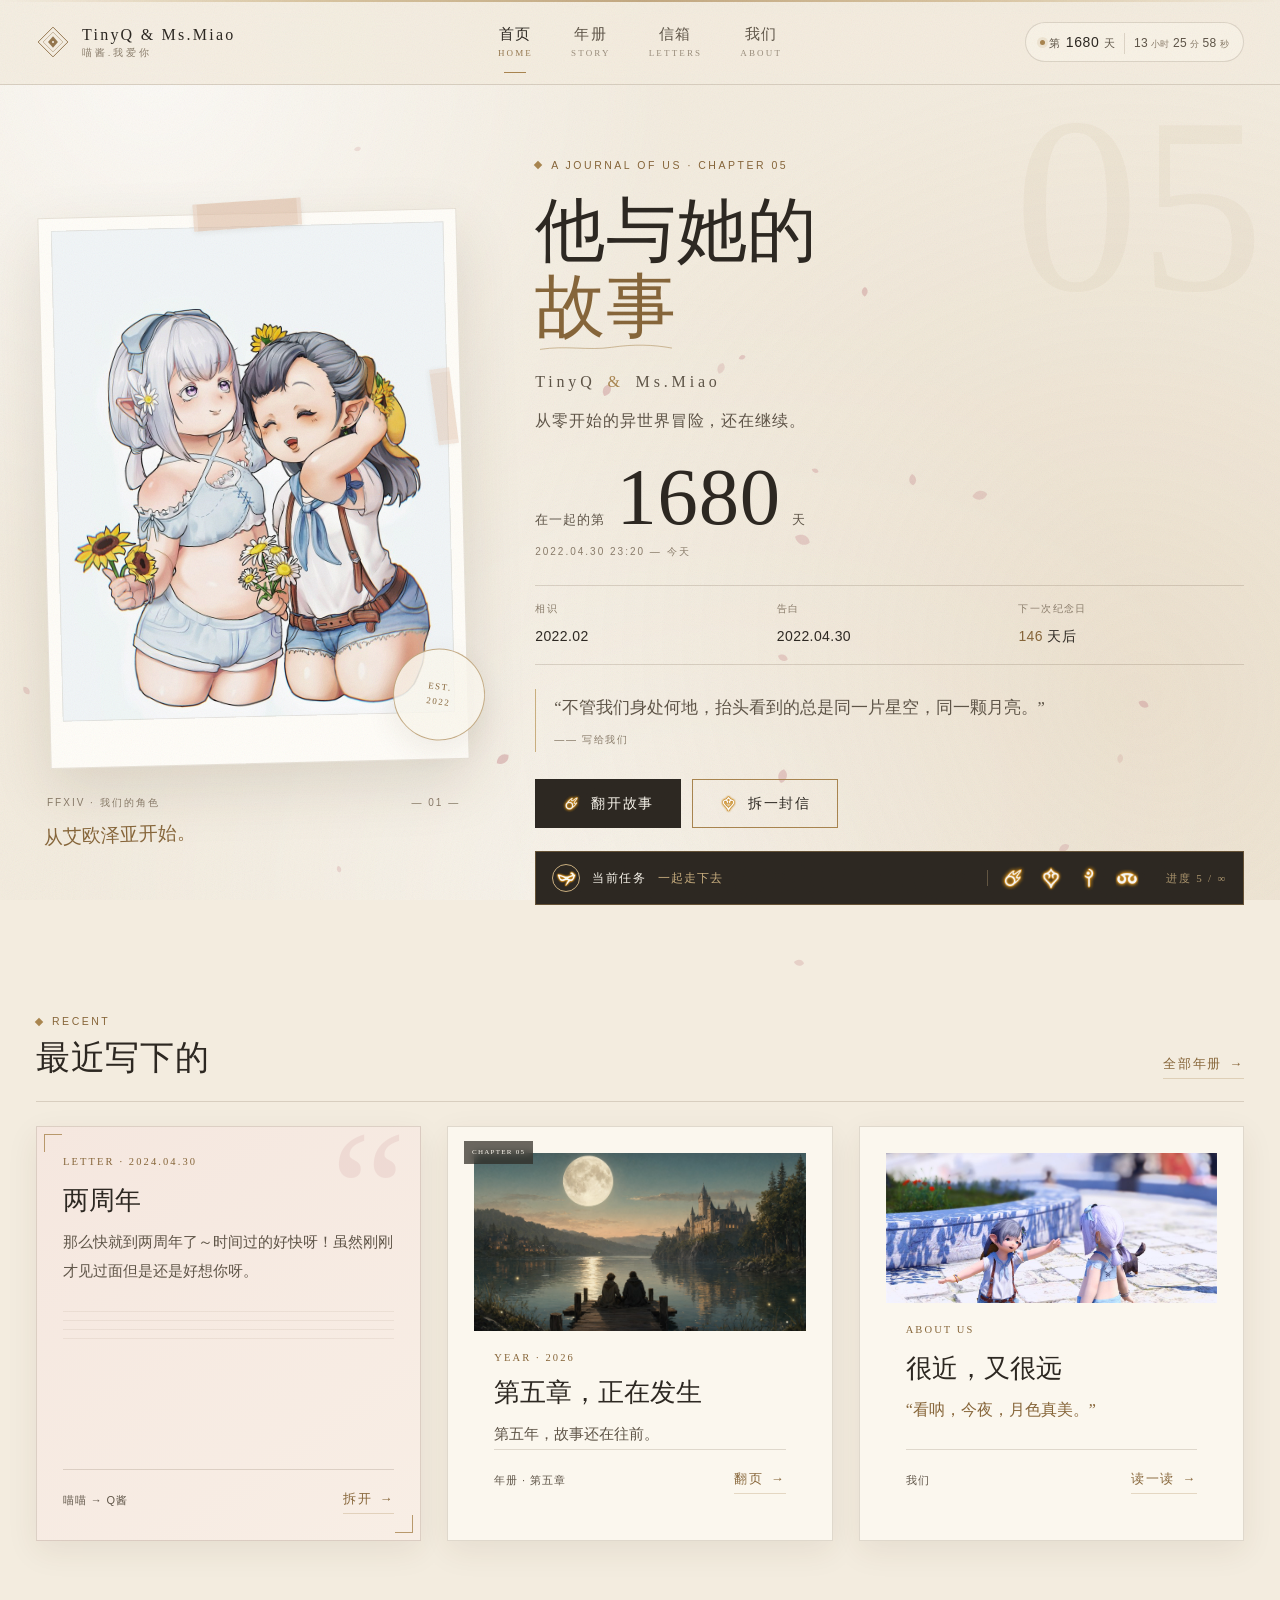
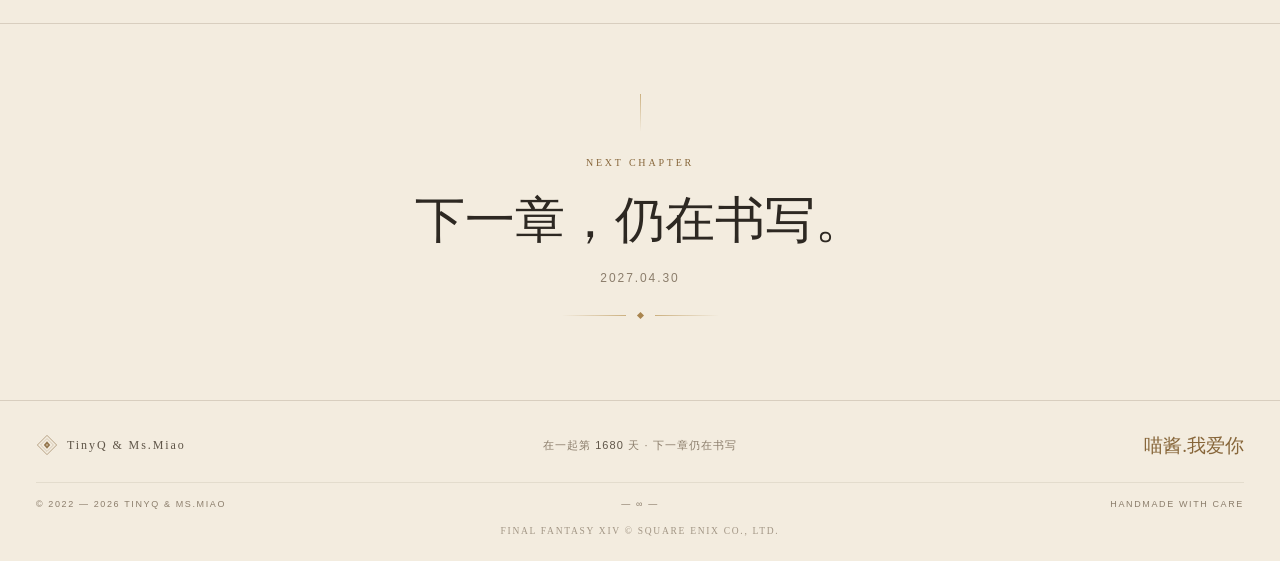
==== commit f15c7e8e: "Add files via upload" ====
--- a/index.html
+++ b/index.html
@@ -1 +1 @@
-<!DOCTYPE html><html lang="zh-Hans"><head><meta charset="utf-8"><meta name="viewport" content="width=device-width, initial-scale=1"><meta name="description" content="TinyQ 与 Ms.Miao 的故事：从零开始的异世界冒险。五个章节，三封信，仍在继续。"><meta name="theme-color" content="#f3ecdf"><link rel="icon" href="/favicon.ico"><link rel="canonical" href="https://xn--i2r030l.xn--6qq986b3xl/"><meta property="og:type" content="website"><meta property="og:title" content="他与她的故事 · TinyQ &amp; Ms.Miao"><meta property="og:description" content="TinyQ 与 Ms.Miao 的故事：从零开始的异世界冒险。五个章节，三封信，仍在继续。"><meta property="og:url" content="https://xn--i2r030l.xn--6qq986b3xl/"><meta property="og:image" content="https://xn--i2r030l.xn--6qq986b3xl/assets/hero.jpg"><meta name="twitter:card" content="summary_large_image"><title>他与她的故事 · TinyQ &amp; Ms.Miao</title><link rel="stylesheet" href="/_astro/BaseLayout.D6pAvc5t.css"></head><body data-start="2022-04-30T23:20:00+08:00" data-anniv-month="4" data-anniv-day="30"><div class="grain" aria-hidden="true"></div><svg class="svg-defs" aria-hidden="true" xmlns="http://www.w3.org/2000/svg"><symbol id="crest" viewBox="0 0 48 48"><path d="M24 3 L45 24 L24 45 L3 24 Z" fill="none" stroke="currentColor" stroke-width="1.2"></path><path d="M24 10 L38 24 L24 38 L10 24 Z" fill="none" stroke="currentColor" stroke-width="1" opacity=".55"></path><path d="M24 16 L31 24 L24 32 L17 24 Z" fill="currentColor" opacity=".88"></path><circle cx="24" cy="24" r="1.4" fill="var(--paper-2)"></circle></symbol><symbol id="crystal" viewBox="0 0 40 52"><path d="M20 2 L37 18 L30 45 L20 50 L10 45 L3 18 Z" fill="#fbf7ee" stroke="currentColor" stroke-width="1.1"></path><path d="M20 2 L20 50 M3 18 L37 18 M20 2 L30 45 M20 2 L10 45" fill="none" stroke="currentColor" stroke-width=".65" opacity=".55"></path><path d="M20 8 L31 19 L26 39 L20 44 L14 39 L9 19 Z" fill="#9dc3cd" opacity=".48"></path><path d="M20 8 L20 44 M9 19 L31 19" fill="none" stroke="#fffdf8" stroke-width=".7" opacity=".55"></path></symbol><symbol id="pearl" viewBox="0 0 48 48"><circle cx="24" cy="24" r="19" fill="none" stroke="currentColor" stroke-width="1"></circle><circle cx="24" cy="24" r="13" fill="none" stroke="currentColor" stroke-width=".8" opacity=".55"></circle><circle cx="24" cy="24" r="4.5" fill="currentColor" opacity=".85"></circle><path d="M9 24 C15 16 33 32 39 24" fill="none" stroke="currentColor" stroke-width=".8" opacity=".6"></path><path d="M24 5 L27 12 L24 19 L21 12 Z" fill="none" stroke="currentColor" stroke-width=".8" opacity=".6"></path></symbol></svg><div id="siteShell"><header class="site-header"><div class="shell header-inner"><a class="brand" href="/" aria-label="回到首页"><svg class="brand-mark" aria-hidden="true"><use href="#crest"></use></svg><span class="brand-text"><span class="brand-names">TinyQ &amp; Ms.Miao</span><span class="brand-sub">喵酱.我爱你</span></span></a><nav class="main-nav" aria-label="主导航"><a class="nav-link active" href="/" aria-current="page"><span>首页</span><small>HOME</small></a><a class="nav-link" href="/story"><span>年册</span><small>STORY</small></a><a class="nav-link" href="/letters"><span>信箱</span><small>LETTERS</small></a><a class="nav-link" href="/about"><span>我们</span><small>ABOUT</small></a></nav><div class="header-meta"><span class="day-pill"><i></i> 第 <b data-day>1635</b> 天</span><button class="menu-toggle" type="button" aria-label="打开菜单" aria-expanded="false" aria-controls="mobileNav"><span></span></button></div></div></header><div class="mobile-nav" id="mobileNav" aria-hidden="true"><div class="mobile-nav-top"><span class="brand"><svg class="brand-mark" aria-hidden="true"><use href="#crest"></use></svg><span class="brand-text"><span class="brand-names">TinyQ &amp; Ms.Miao</span><span class="brand-sub">喵酱.我爱你</span></span></span><button class="modal-close" type="button" data-menu-close>关闭</button></div><nav class="mobile-nav-links" aria-label="移动端导航"><a href="/" aria-current="page"><small>01</small>首页</a><a href="/story"><small>02</small>年册</a><a href="/letters"><small>03</small>信箱</a><a href="/about"><small>04</small>我们</a></nav><p class="mobile-nav-note">从零开始的异世界冒险，还在继续。</p></div><main id="app"><section class="view home active"><div class="home-hero"><canvas id="petals" class="petals" aria-hidden="true"></canvas><div class="shell home-hero-inner"><div class="hero-art"><div class="art-mat"><span class="tape tape-a" aria-hidden="true"></span><span class="tape tape-b" aria-hidden="true"></span><img src="/assets/hero.jpg" alt="TinyQ 与 Ms.Miao 的 FFXIV 角色插画" fetchpriority="high"><span class="art-stamp"><span>EST.<br>2022</span></span></div><div class="art-meta"><span>FFXIV · 我们的角色</span><span>— 01 —</span></div><div class="hand-note art-note">从艾欧泽亚开始。</div></div><div class="hero-copy" style="--chapter-no: '05'"><div class="eyebrow"><span class="diamond"></span> A JOURNAL OF US · CHAPTER 05</div><h1>他与她的<br><em>故事</em></h1><p class="names">TinyQ <span>&amp;</span> Ms.Miao</p><p class="lede">从零开始的异世界冒险，还在继续。</p><div class="counter-block"><div class="counter"><span>在一起的第</span><strong data-day>1635</strong><span>天</span></div><div class="counter-sub">2022.04.30 23:20 — 今天</div></div><div class="meta-grid"><div><span>相识</span><b>2022.02</b></div><div><span>告白</span><b>2022.04.30</b></div><div><span>下一次纪念日</span><b><i data-anniv>191</i> 天后</b></div></div><blockquote>“不管我们身处何地，抬头看到的总是同一片星空，同一颗月亮。”<cite>—— 写给我们</cite></blockquote><div class="hero-actions"><a class="quest-btn primary" href="/story"><img class="btn-job" src="/jobs/blm.png" alt loading="lazy" decoding="async">翻开故事</a><a class="quest-btn" href="/letters"><img class="btn-job" src="/jobs/dnc.png" alt loading="lazy" decoding="async">拆一封信</a></div><div class="quest-note"><span class="quest-mark"><img class="job-ico" src="/jobs/blu.png" alt loading="lazy" decoding="async"></span><span>当前任务</span><b>一起走下去</b><span class="quest-jobs" aria-hidden="true"><img class="job-ico" src="/jobs/blm.png" alt loading="lazy" decoding="async"><img class="job-ico" src="/jobs/dnc.png" alt loading="lazy" decoding="async"><img class="job-ico" src="/jobs/whm.png" alt loading="lazy" decoding="async"><img class="job-ico" src="/jobs/sch.png" alt loading="lazy" decoding="async"></span><span class="quest-progress">进度 5 / ∞</span></div></div></div></div><div class="shell home-recent"><div class="section-head"><div><div class="eyebrow"><span class="diamond"></span> RECENT</div><h2>最近写下的</h2></div><a class="text-link" href="/story">全部年册 <span>→</span></a></div><div class="recent-grid"><article class="recent-card recent-letter ff-corners"><span class="quote-mark" aria-hidden="true">“</span><div class="kicker">LETTER · 2024.04.30</div><h3>两周年</h3><p>那么快就到两周年了～时间过的好快呀！虽然刚刚才见过面但是还是好想你呀。</p><div class="letter-lines" aria-hidden="true"></div><div class="card-foot"><b>喵喵 → Q酱</b><a class="text-link" href="/letters?letter=2024-04-30">拆开 <span>→</span></a></div></article><article class="recent-card recent-photo"><img src="/assets/2026-cover.jpg" alt="月光下的湖畔背影（临时占位图）" loading="lazy"><span class="image-label">CHAPTER 05</span><div class="photo-body"><div class="kicker">YEAR · 2026</div><h3>第五章，正在发生</h3><p>第五年，故事还在往前。</p><div class="card-foot"><b>年册 · 第五章</b><a class="text-link" href="/story?year=2026">翻页 <span>→</span></a></div></div></article><article class="recent-card recent-about"><img src="/assets/about.jpg" alt="FFXIV 中两人在海边的场景" loading="lazy"><div class="photo-body"><div class="kicker">ABOUT US</div><h3>很近，又很远</h3><blockquote>“看呐，今夜，月色真美。”</blockquote><div class="card-foot"><b>我们</b><a class="text-link" href="/about">读一读 <span>→</span></a></div></div></article></div></div><div class="home-closing"><div class="closing-line"></div><div class="kicker">NEXT CHAPTER</div><h2>下一章，仍在书写。</h2><p><span data-next-date>2027.04.30</span></p><div class="closing-ornament" aria-hidden="true"><span></span></div></div></section></main><footer class="site-footer"><div class="shell footer-inner"><div class="footer-brand"><svg aria-hidden="true"><use href="#crest"></use></svg><span>TinyQ &amp; Ms.Miao</span></div><div class="footer-day">在一起第 <b data-day>1635</b> 天 · 下一章仍在书写</div><span class="footer-link">喵酱.我爱你</span></div><div class="shell footer-small"><span>© 2022 — <span id="currentYear">2026</span> TinyQ &amp; Ms.Miao</span><span>— ∞ —</span><span>Handmade with care</span></div><p class="footer-credit">FINAL FANTASY XIV © SQUARE ENIX CO., LTD.</p></footer></div><div class="letter-modal" id="letterModal" role="dialog" aria-modal="true" aria-labelledby="letterModalLabel"><div class="modal-backdrop" data-close></div><div class="modal-panel"><div class="modal-bar"><span class="bar-label" id="letterModalLabel">LETTERS · 双人信箱</span><div class="modal-actions"><button class="font-btn" type="button" data-font="down" aria-label="缩小字号">A−</button><button class="font-btn" type="button" data-font="up" aria-label="放大字号">A+</button><button class="modal-close" type="button" data-close>返回信箱</button></div></div><div class="modal-scroll" id="modalScroll"></div></div></div><script type="module" src="/_astro/BaseLayout.astro_astro_type_script_index_0_lang.CU-1bhXB.js"></script></body></html>+<!DOCTYPE html><html lang="zh-Hans"><head><meta charset="utf-8"><meta name="viewport" content="width=device-width, initial-scale=1"><meta name="description" content="TinyQ 与 Ms.Miao 的故事：从零开始的异世界冒险。五个章节，三封信，仍在继续。"><meta name="theme-color" content="#f3ecdf"><link rel="icon" href="/favicon.ico"><link rel="canonical" href="https://xn--i2r030l.xn--6qq986b3xl/"><meta property="og:type" content="website"><meta property="og:title" content="他与她的故事 · TinyQ &amp; Ms.Miao"><meta property="og:description" content="TinyQ 与 Ms.Miao 的故事：从零开始的异世界冒险。五个章节，三封信，仍在继续。"><meta property="og:url" content="https://xn--i2r030l.xn--6qq986b3xl/"><meta property="og:image" content="https://xn--i2r030l.xn--6qq986b3xl/assets/hero.jpg"><meta name="twitter:card" content="summary_large_image"><title>他与她的故事 · TinyQ &amp; Ms.Miao</title><link rel="stylesheet" href="/_astro/BaseLayout.DB21t7tV.css"></head><body data-start="2022-04-30T23:20:00+08:00" data-anniv-month="4" data-anniv-day="30"><div class="grain" aria-hidden="true"></div><svg class="svg-defs" aria-hidden="true" xmlns="http://www.w3.org/2000/svg"><symbol id="crest" viewBox="0 0 48 48"><path d="M24 3 L45 24 L24 45 L3 24 Z" fill="none" stroke="currentColor" stroke-width="1.2"></path><path d="M24 10 L38 24 L24 38 L10 24 Z" fill="none" stroke="currentColor" stroke-width="1" opacity=".55"></path><path d="M24 16 L31 24 L24 32 L17 24 Z" fill="currentColor" opacity=".88"></path><circle cx="24" cy="24" r="1.4" fill="var(--paper-2)"></circle></symbol><symbol id="crystal" viewBox="0 0 40 52"><path d="M20 2 L37 18 L30 45 L20 50 L10 45 L3 18 Z" fill="#fbf7ee" stroke="currentColor" stroke-width="1.1"></path><path d="M20 2 L20 50 M3 18 L37 18 M20 2 L30 45 M20 2 L10 45" fill="none" stroke="currentColor" stroke-width=".65" opacity=".55"></path><path d="M20 8 L31 19 L26 39 L20 44 L14 39 L9 19 Z" fill="#9dc3cd" opacity=".48"></path><path d="M20 8 L20 44 M9 19 L31 19" fill="none" stroke="#fffdf8" stroke-width=".7" opacity=".55"></path></symbol><symbol id="pearl" viewBox="0 0 48 48"><circle cx="24" cy="24" r="19" fill="none" stroke="currentColor" stroke-width="1"></circle><circle cx="24" cy="24" r="13" fill="none" stroke="currentColor" stroke-width=".8" opacity=".55"></circle><circle cx="24" cy="24" r="4.5" fill="currentColor" opacity=".85"></circle><path d="M9 24 C15 16 33 32 39 24" fill="none" stroke="currentColor" stroke-width=".8" opacity=".6"></path><path d="M24 5 L27 12 L24 19 L21 12 Z" fill="none" stroke="currentColor" stroke-width=".8" opacity=".6"></path></symbol></svg><div id="siteShell"><header class="site-header"><div class="shell header-inner"><a class="brand" href="/" aria-label="回到首页"><svg class="brand-mark" aria-hidden="true"><use href="#crest"></use></svg><span class="brand-text"><span class="brand-names">TinyQ &amp; Ms.Miao</span><span class="brand-sub">喵酱.我爱你</span></span></a><nav class="main-nav" aria-label="主导航"><a class="nav-link active" href="/" aria-current="page"><span>首页</span><small>HOME</small></a><a class="nav-link" href="/story"><span>年册</span><small>STORY</small></a><a class="nav-link" href="/letters"><span>信箱</span><small>LETTERS</small></a><a class="nav-link" href="/about"><span>我们</span><small>ABOUT</small></a></nav><div class="header-meta"><span class="day-pill" data-elapsed><i></i><span class="day-count">第 <b data-elapsed-days>1635</b> 天</span><span class="day-clock"><b data-elapsed-hours>00</b> 小时<b data-elapsed-minutes>00</b> 分<b data-elapsed-seconds>00</b> 秒</span></span><button class="menu-toggle" type="button" aria-label="打开菜单" aria-expanded="false" aria-controls="mobileNav"><span></span></button></div></div></header><div class="mobile-nav" id="mobileNav" aria-hidden="true"><div class="mobile-nav-top"><span class="brand"><svg class="brand-mark" aria-hidden="true"><use href="#crest"></use></svg><span class="brand-text"><span class="brand-names">TinyQ &amp; Ms.Miao</span><span class="brand-sub">喵酱.我爱你</span></span></span><button class="modal-close" type="button" data-menu-close>关闭</button></div><nav class="mobile-nav-links" aria-label="移动端导航"><a href="/" aria-current="page"><small>01</small>首页</a><a href="/story"><small>02</small>年册</a><a href="/letters"><small>03</small>信箱</a><a href="/about"><small>04</small>我们</a></nav><p class="mobile-nav-note">从零开始的异世界冒险，还在继续。</p></div><main id="app"><section class="view home active"><div class="home-hero"><canvas id="petals" class="petals" aria-hidden="true"></canvas><div class="shell home-hero-inner"><div class="hero-art"><div class="art-mat"><span class="tape tape-a" aria-hidden="true"></span><span class="tape tape-b" aria-hidden="true"></span><img src="/assets/hero.jpg" alt="TinyQ 与 Ms.Miao 的 FFXIV 角色插画" fetchpriority="high"><span class="art-stamp"><span>EST.<br>2022</span></span></div><div class="art-meta"><span>FFXIV · 我们的角色</span><span>— 01 —</span></div><div class="hand-note art-note">从艾欧泽亚开始。</div></div><div class="hero-copy" style="--chapter-no: '05'"><div class="eyebrow"><span class="diamond"></span> A JOURNAL OF US · CHAPTER 05</div><h1>他与她的<br><em>故事</em></h1><p class="names">TinyQ <span>&amp;</span> Ms.Miao</p><p class="lede">从零开始的异世界冒险，还在继续。</p><div class="counter-block"><div class="counter"><span>在一起的第</span><strong data-day>1635</strong><span>天</span></div><div class="counter-sub">2022.04.30 23:20 — 今天</div></div><div class="meta-grid"><div><span>相识</span><b>2022.02</b></div><div><span>告白</span><b>2022.04.30</b></div><div><span>下一次纪念日</span><b><i data-anniv>191</i> 天后</b></div></div><blockquote>“不管我们身处何地，抬头看到的总是同一片星空，同一颗月亮。”<cite>—— 写给我们</cite></blockquote><div class="hero-actions"><a class="quest-btn primary" href="/story"><img class="btn-job" src="/jobs/blm.png" alt loading="lazy" decoding="async">翻开故事</a><a class="quest-btn" href="/letters"><img class="btn-job" src="/jobs/dnc.png" alt loading="lazy" decoding="async">拆一封信</a></div><div class="quest-note"><span class="quest-mark"><img class="job-ico" src="/jobs/blu.png" alt loading="lazy" decoding="async"></span><span>当前任务</span><b>一起走下去</b><span class="quest-jobs" aria-hidden="true"><img class="job-ico" src="/jobs/blm.png" alt loading="lazy" decoding="async"><img class="job-ico" src="/jobs/dnc.png" alt loading="lazy" decoding="async"><img class="job-ico" src="/jobs/whm.png" alt loading="lazy" decoding="async"><img class="job-ico" src="/jobs/sch.png" alt loading="lazy" decoding="async"></span><span class="quest-progress">进度 5 / ∞</span></div></div></div></div><div class="shell home-recent"><div class="section-head"><div><div class="eyebrow"><span class="diamond"></span> RECENT</div><h2>最近写下的</h2></div><a class="text-link" href="/story">全部年册 <span>→</span></a></div><div class="recent-grid"><article class="recent-card recent-letter ff-corners"><span class="quote-mark" aria-hidden="true">“</span><div class="kicker">LETTER · 2024.04.30</div><h3>两周年</h3><p>那么快就到两周年了～时间过的好快呀！虽然刚刚才见过面但是还是好想你呀。</p><div class="letter-lines" aria-hidden="true"></div><div class="card-foot"><b>喵喵 → Q酱</b><a class="text-link" href="/letters?letter=2024-04-30">拆开 <span>→</span></a></div></article><article class="recent-card recent-photo"><img src="/assets/2026-cover.jpg" alt="月光下的湖畔背影（临时占位图）" loading="lazy"><span class="image-label">CHAPTER 05</span><div class="photo-body"><div class="kicker">YEAR · 2026</div><h3>第五章，正在发生</h3><p>第五年，故事还在往前。</p><div class="card-foot"><b>年册 · 第五章</b><a class="text-link" href="/story?year=2026">翻页 <span>→</span></a></div></div></article><article class="recent-card recent-about"><img src="/assets/about.jpg" alt="FFXIV 中两人在海边的场景" loading="lazy"><div class="photo-body"><div class="kicker">ABOUT US</div><h3>很近，又很远</h3><blockquote>“看呐，今夜，月色真美。”</blockquote><div class="card-foot"><b>我们</b><a class="text-link" href="/about">读一读 <span>→</span></a></div></div></article></div></div><div class="home-closing"><div class="closing-line"></div><div class="kicker">NEXT CHAPTER</div><h2>下一章，仍在书写。</h2><p><span data-next-date>2027.04.30</span></p><div class="closing-ornament" aria-hidden="true"><span></span></div></div></section></main><footer class="site-footer"><div class="shell footer-inner"><div class="footer-brand"><svg aria-hidden="true"><use href="#crest"></use></svg><span>TinyQ &amp; Ms.Miao</span></div><div class="footer-day">在一起第 <b data-day>1635</b> 天 · 下一章仍在书写</div><span class="footer-link">喵酱.我爱你</span></div><div class="shell footer-small"><span>© 2022 — <span id="currentYear">2026</span> TinyQ &amp; Ms.Miao</span><span>— ∞ —</span><span>Handmade with care</span></div><p class="footer-credit">FINAL FANTASY XIV © SQUARE ENIX CO., LTD.</p></footer></div><div class="letter-modal" id="letterModal" role="dialog" aria-modal="true" aria-labelledby="letterModalLabel"><div class="modal-backdrop" data-close></div><div class="modal-panel"><div class="modal-bar"><span class="bar-label" id="letterModalLabel">LETTERS · 双人信箱</span><div class="modal-actions"><button class="font-btn" type="button" data-font="down" aria-label="缩小字号">A−</button><button class="font-btn" type="button" data-font="up" aria-label="放大字号">A+</button><button class="modal-close" type="button" data-close>返回信箱</button></div></div><div class="modal-scroll" id="modalScroll"></div></div></div><script type="module" src="/_astro/BaseLayout.astro_astro_type_script_index_0_lang.pv196wX0.js"></script></body></html>
--- a/_astro/BaseLayout.DB21t7tV.css
+++ b/_astro/BaseLayout.DB21t7tV.css
@@ -0,0 +1 @@
+:root{--paper:#f3ecdf;--paper-2:#fbf7ee;--paper-3:#eee3d3;--ink:#2d2822;--ink-soft:#5f5548;--muted:#8b7d6b;--gold:#a9854f;--gold-deep:#87663a;--gold-soft:#cbb080;--line:#5d4c352e;--line-strong:#5d4c3552;--sakura:#c98d91;--sakura-soft:#e7c4c4;--aether:#83aeba;--serif:"Palatino Linotype", "Iowan Old Style", "Songti SC", "STSong", "SimSun", serif;--sans:"Optima", "Segoe UI", "Microsoft YaHei", "PingFang SC", sans-serif;--hand:"KaiTi", "STKaiti", "Segoe UI", cursive;--latin:"Palatino Linotype", "Iowan Old Style", Georgia, serif;--shadow:0 22px 60px #48361f21;--shadow-soft:0 10px 30px #48361f14}*{box-sizing:border-box}html{scroll-behavior:smooth}body{min-width:320px;color:var(--ink);background:var(--paper);font-family:var(--sans);-webkit-font-smoothing:antialiased;text-rendering:optimizelegibility;margin:0;font-size:15px;line-height:1.75;overflow-x:hidden}body:before{content:"";z-index:0;pointer-events:none;background:radial-gradient(circle at 12% 8%,#ffffffb3,#0000 38%),radial-gradient(circle at 88% 78%,#c7a57729,#0000 48%),radial-gradient(circle at 50% 100%,#ffffff61,#0000 55%);position:fixed;inset:0}body.modal-open,body.menu-open{overflow:hidden}::selection{color:var(--ink);background:#a9854f40}::-webkit-scrollbar{width:10px;height:10px}::-webkit-scrollbar-track{background:var(--paper)}::-webkit-scrollbar-thumb{border:3px solid var(--paper);background:#87663a59;border-radius:10px}a{color:inherit;text-decoration:none}button{color:inherit;font:inherit;cursor:pointer;background:0 0;border:0;margin:0;padding:0}img{max-width:100%;display:block}h1,h2,h3,h4,p,blockquote,figure{margin:0}:focus-visible{outline:2px solid var(--gold);outline-offset:4px}.grain{z-index:9999;pointer-events:none;opacity:.13;mix-blend-mode:multiply;background-image:url("data:image/svg+xml,%3Csvg xmlns='http://www.w3.org/2000/svg' width='180' height='180'%3E%3Cfilter id='n'%3E%3CfeTurbulence type='fractalNoise' baseFrequency='.9' numOctaves='3' stitchTiles='stitch'/%3E%3C/filter%3E%3Crect width='100%25' height='100%25' filter='url(%23n)' opacity='.55'/%3E%3C/svg%3E");position:fixed;inset:0}.svg-defs{width:0;height:0;position:absolute;overflow:hidden}.shell{z-index:2;width:min(1400px,100% - 72px);margin-inline:auto;position:relative}.site-header{z-index:100;border-bottom:1px solid var(--line);backdrop-filter:blur(16px)saturate(1.1);background:#f3ecdfd6;position:sticky;top:0}.site-header:before{content:"";background:linear-gradient(90deg, transparent, var(--gold-soft) 24%, var(--gold) 50%, var(--gold-soft) 76%, transparent);opacity:.65;height:2px;position:absolute;top:0;left:0;right:0}.header-inner{grid-template-columns:1fr auto 1fr;align-items:center;gap:32px;height:84px;display:grid}.brand{align-items:center;gap:12px;width:max-content;display:inline-flex}.brand-mark{width:34px;height:34px;color:var(--gold-deep);flex:none}.brand-text{flex-direction:column;gap:2px;display:flex}.brand-names{font-family:var(--latin);letter-spacing:.14em;white-space:nowrap;font-size:14px;line-height:1.25}.brand-sub{letter-spacing:.34em;color:var(--muted);font-size:8px;line-height:1.3}.main-nav{justify-self:center;align-items:center;gap:34px;display:flex}.nav-link{color:var(--ink-soft);flex-direction:column;align-items:center;gap:2px;padding:6px 2px;transition:color .25s;display:flex;position:relative}.nav-link span{letter-spacing:.1em;font-size:13px;line-height:1.4}.nav-link small{font-family:var(--latin);letter-spacing:.26em;color:var(--muted);opacity:.85;font-size:7px}.nav-link:after{content:"";background:var(--gold);width:0;height:1px;transition:width .25s;position:absolute;bottom:-6px;left:50%;transform:translate(-50%)}.nav-link.active{color:var(--ink)}.nav-link.active small{color:var(--gold-deep)}.nav-link.active:after{width:22px}.nav-link:hover{color:var(--ink)}.header-meta{justify-self:end;align-items:center;gap:16px;display:flex}.day-pill{border:1px solid var(--line);color:var(--ink-soft);letter-spacing:.12em;white-space:nowrap;font-variant-numeric:tabular-nums;background:#fbf7ee80;border-radius:999px;align-items:baseline;gap:4px;padding:6px 12px;font-size:9px;display:inline-flex}.day-pill i{background:var(--gold);border-radius:50%;align-self:center;width:5px;height:5px;box-shadow:0 0 0 3px #a9854f1f}.day-pill .day-count{white-space:nowrap}.day-pill .day-count b{color:var(--ink);letter-spacing:.04em;font-size:12px;font-weight:500}.day-pill .day-clock{border-left:1px solid var(--line);color:var(--muted);letter-spacing:.05em;white-space:nowrap;align-items:baseline;gap:3px;margin-left:4px;padding-left:9px;font-size:8px;display:inline-flex}.day-pill .day-clock b{color:var(--ink-soft);letter-spacing:.03em;font-size:10px;font-weight:500}.menu-toggle{border:1px solid var(--line);place-items:center;width:38px;height:38px;display:none}.menu-toggle span{background:var(--ink);width:16px;height:1px;display:block;position:relative}.menu-toggle span:before,.menu-toggle span:after{content:"";background:var(--ink);width:16px;height:1px;position:absolute;left:0}.menu-toggle span:before{top:-5px}.menu-toggle span:after{top:5px}.mobile-nav{z-index:200;background:var(--paper);flex-direction:column;padding:28px;display:none;position:fixed;inset:0;overflow-y:auto}.mobile-nav.open{animation:.25s both fadeIn;display:flex}.mobile-nav-top{border-bottom:1px solid var(--line);justify-content:space-between;align-items:center;padding-bottom:24px;display:flex}.mobile-nav-links{flex-direction:column;margin-top:40px;display:flex}.mobile-nav-links a{border-bottom:1px solid var(--line);font-family:var(--serif);align-items:baseline;gap:16px;padding:20px 0;font-size:30px;display:flex}.mobile-nav-links a small{font-family:var(--latin);letter-spacing:.25em;color:var(--gold-deep);font-size:9px}.mobile-nav-note{color:var(--muted);font-family:var(--hand);margin-top:auto;padding-top:44px;font-size:17px}.eyebrow{color:var(--gold-deep);letter-spacing:.27em;text-transform:uppercase;align-items:center;gap:10px;font-size:9px;line-height:1.6;display:flex}.eyebrow .diamond{background:var(--gold);flex:none;width:6px;height:6px;transform:rotate(45deg)}h1,h2,h3{font-family:var(--serif);font-weight:400}h1{letter-spacing:.01em;font-size:clamp(46px,5.5vw,76px);line-height:1.08}h1 em{color:var(--gold-deep);font-style:normal;position:relative}h1 em:after{content:"";background:url("data:image/svg+xml,%3Csvg xmlns='http://www.w3.org/2000/svg' viewBox='0 0 200 12'%3E%3Cpath d='M2 8 C40 2 74 10 108 5 S170 1 198 6' fill='none' stroke='%23a9854f' stroke-width='1.4' stroke-linecap='round' opacity='.55'/%3E%3C/svg%3E") 50%/100% 100% no-repeat;height:8px;position:absolute;bottom:-7px;left:2px;right:2px}.page-head{border-bottom:1px solid var(--line);justify-content:space-between;align-items:flex-end;gap:40px;padding:78px 0 42px;display:flex}.page-head .page-lede{color:var(--ink-soft);letter-spacing:.03em;margin-top:18px;font-size:14px}.page-stamp{text-align:center;border:1px solid var(--gold-soft);width:128px;height:128px;color:var(--gold-deep);letter-spacing:.2em;box-shadow:inset 0 0 0 5px var(--paper), inset 0 0 0 6px #a9854f40;border-radius:50%;flex:none;place-items:center;font-size:8px;line-height:1.8;display:grid;position:relative;transform:rotate(6deg)}.page-stamp:after{content:"";border:1px dashed #a9854f73;border-radius:50%;position:absolute;inset:15px}.page-stamp b{font-family:var(--serif);letter-spacing:.12em;font-size:16px;font-weight:400;display:block}.page-foot{border-top:1px solid var(--line);color:var(--muted);letter-spacing:.17em;grid-template-columns:minmax(0,1fr) auto minmax(0,1fr);align-items:center;gap:20px;padding:26px 0 46px;font-size:9px;display:grid}.page-foot>*{white-space:nowrap}.page-foot>:first-child{justify-self:start}.page-foot>:last-child{text-align:right;justify-self:end}.page-foot .page-no{font-family:var(--latin);color:var(--gold-deep);justify-self:center}.text-link{color:var(--gold-deep);letter-spacing:.14em;border-bottom:1px solid #a9854f47;align-items:center;gap:7px;padding-bottom:2px;font-size:10px;transition:border-color .2s;display:inline-flex}.text-link:hover{border-bottom-color:var(--gold)}.text-link span{transition:transform .2s}.text-link:hover span{transform:translate(3px)}.ff-corners{position:relative}.ff-corners:before,.ff-corners:after{content:"";border-color:var(--gold);pointer-events:none;opacity:.8;border-style:solid;width:17px;height:17px;position:absolute}.ff-corners:before{border-width:1px 0 0 1px;top:7px;left:7px}.ff-corners:after{border-width:0 1px 1px 0;bottom:7px;right:7px}.home-hero{position:relative;overflow:hidden}.petals{z-index:1;pointer-events:none;width:100%;height:100%;position:absolute;inset:0}.home-hero-inner{grid-template-columns:minmax(360px,460px) minmax(0,1fr);align-items:center;gap:78px;min-height:calc(100vh - 84px);padding-top:62px;padding-bottom:82px;display:grid}.hero-art{padding:10px 8px 0;position:relative}.art-mat{box-shadow:var(--shadow);background:#fffdf8;border:1px solid #80684a2e;padding:12px 12px 46px;position:relative;transform:rotate(-1.4deg)}.art-mat:after{content:"";pointer-events:none;position:absolute;inset:12px 12px 46px;box-shadow:inset 0 0 0 1px #80684a24}.art-mat img{aspect-ratio:4/5;object-fit:cover;object-position:center 27%;filter:saturate(.94)contrast(.98);width:100%}.tape{z-index:3;pointer-events:none;background:#dfbea79e;position:absolute;box-shadow:0 2px 5px #5d4c3514}.tape:before,.tape:after{content:"";background:#ffffff3d;width:4px;position:absolute;top:0;bottom:0}.tape:before{left:0}.tape:after{right:0}.tape-a{width:108px;height:27px;top:-13px;left:50%;transform:translate(-50%)rotate(-2.5deg)}.tape-b{opacity:.72;width:76px;height:20px;top:34%;right:-22px;transform:rotate(84deg)}.art-meta{color:var(--muted);letter-spacing:.2em;text-transform:uppercase;justify-content:space-between;gap:20px;margin:30px 3px 0;font-size:8px;display:flex}.hand-note{font-family:var(--hand);color:var(--gold-deep);font-size:17px;line-height:1.5}.art-note{margin-top:9px;display:inline-block;transform:rotate(-2deg)}.art-stamp{text-align:center;width:86px;height:86px;color:var(--gold-deep);font-family:var(--latin);letter-spacing:.17em;box-shadow:var(--shadow-soft);z-index:4;background:#fbf7eedb;border:1px solid #a9854fa6;border-radius:50%;place-items:center;font-size:8px;line-height:1.65;display:grid;position:absolute;bottom:18px;right:-18px;transform:rotate(8deg)}.art-stamp b{font-family:var(--serif);letter-spacing:.08em;font-size:15px;font-weight:400;display:block}.hero-copy{max-width:630px;padding-top:10px;position:relative}.hero-copy:before{content:var(--chapter-no,"05");z-index:-1;font-family:var(--latin);color:var(--gold);opacity:.055;pointer-events:none;font-size:250px;line-height:1;position:absolute;top:-66px;right:-20px}.hero-copy h1{margin-top:18px}.hero-copy .names{font-family:var(--latin);letter-spacing:.24em;color:var(--ink-soft);margin-top:24px;font-size:15px}.hero-copy .names span{color:var(--gold);padding:0 4px}.hero-copy .lede{color:var(--ink-soft);letter-spacing:.06em;margin-top:11px;font-size:14px}.counter-block{margin-top:28px}.counter{align-items:baseline;gap:11px;display:flex}.counter>span{color:var(--ink-soft);letter-spacing:.08em;font-size:11px}.counter strong{font-family:var(--serif);letter-spacing:.01em;font-variant-numeric:tabular-nums;color:var(--ink);font-size:clamp(54px,6.3vw,82px);font-weight:400;line-height:.88}.counter-sub{color:var(--muted);letter-spacing:.2em;text-transform:uppercase;margin-top:10px;font-size:8px}.meta-grid{border-top:1px solid var(--line);border-bottom:1px solid var(--line);grid-template-columns:repeat(3,1fr);gap:16px;margin-top:25px;padding:14px 0;display:grid}.meta-grid span{color:var(--muted);letter-spacing:.14em;margin-bottom:4px;font-size:8px;display:block}.meta-grid b{letter-spacing:.03em;font-size:12px;font-weight:500}.meta-grid i{color:var(--gold-deep);font-style:normal}.hero-copy blockquote{border-left:1px solid var(--gold-soft);font-family:var(--serif);color:var(--ink-soft);margin-top:24px;padding:3px 0 3px 18px;font-size:15px;line-height:1.9}.hero-copy blockquote cite{font-family:var(--sans);letter-spacing:.17em;color:var(--muted);margin-top:7px;font-size:8px;font-style:normal;display:block}.hero-actions{flex-wrap:wrap;gap:11px;margin-top:27px;display:flex}.quest-btn{border:1px solid var(--gold);color:var(--ink);letter-spacing:.12em;background:0 0;align-items:center;gap:9px;padding:12px 20px;font-size:11px;line-height:1.2;transition:background .25s,color .25s,box-shadow .25s,transform .25s;display:inline-flex}.btn-job{object-fit:contain;opacity:.95;flex:none;width:17px;height:17px}.quest-btn.primary{background:var(--ink);color:var(--paper-2);border-color:var(--ink)}.quest-btn:hover{box-shadow:var(--shadow-soft);background:var(--gold-deep);border-color:var(--gold-deep);color:var(--paper-2);transform:translateY(-2px)}.quest-btn.primary:hover{border-color:var(--gold);color:var(--paper-2);background:#3b342b}.quest-note{background:var(--ink);color:var(--paper-2);letter-spacing:.12em;border:1px solid #a9854f73;align-items:center;gap:10px;margin-top:23px;padding:11px 14px;font-size:9px;display:flex}.quest-mark{border:1px solid var(--gold-soft);width:22px;height:22px;color:var(--gold-soft);font-family:var(--latin);border-radius:50%;place-items:center;font-size:11px;display:grid}.quest-note b{color:var(--gold-soft);letter-spacing:.08em;font-weight:400}.quest-progress{color:#cbb080b8;font-family:var(--latin);letter-spacing:.16em;margin-left:auto;font-size:8px}.job-ico{object-fit:contain;flex:none;width:18px;height:18px;display:block}.quest-mark .job-ico{width:16px;height:16px}.quest-jobs{display:none}.home-recent{padding-top:26px;padding-bottom:82px}.section-head{border-bottom:1px solid var(--line);justify-content:space-between;align-items:flex-end;gap:30px;padding-bottom:22px;display:flex}.section-head h2{letter-spacing:.02em;margin-top:8px;font-size:30px;line-height:1.2}.recent-grid{grid-template-columns:repeat(3,1fr);gap:22px;margin-top:24px;display:grid}.recent-card{background:var(--paper-2);border:1px solid var(--line);min-height:310px;box-shadow:var(--shadow-soft);flex-direction:column;padding:22px;transition:transform .3s,box-shadow .3s;display:flex;position:relative}.recent-card:hover{box-shadow:var(--shadow);transform:translateY(-4px)}.recent-card .kicker{color:var(--gold-deep);font-family:var(--latin);letter-spacing:.2em;font-size:9px}.recent-card h3{margin-top:12px;font-size:24px;line-height:1.35}.recent-card p{color:var(--ink-soft);margin-top:10px;font-size:13px;line-height:1.9}.recent-card .card-foot{border-top:1px solid var(--line);letter-spacing:.08em;color:var(--muted);justify-content:space-between;align-items:center;gap:12px;margin-top:auto;padding-top:18px;font-size:9px;display:flex}.recent-card .card-foot b{color:var(--ink-soft);font-weight:400}.recent-letter{background:linear-gradient(145deg,#f5e7df,#f8eee5);overflow:hidden}.quote-mark{font-family:var(--latin);color:var(--sakura);opacity:.16;pointer-events:none;font-size:170px;line-height:1;position:absolute;top:-22px;right:14px}.recent-letter .letter-lines{opacity:.7;background:repeating-linear-gradient(#0000 0 8px,#78604421 8px 9px);height:38px;margin-top:18px}.recent-letter .seal{width:40px;height:40px;font-size:16px}.recent-photo{padding:0;overflow:hidden}.recent-photo img{object-fit:cover;filter:saturate(.9)contrast(.98);width:100%;height:158px}.recent-photo .photo-body{flex-direction:column;flex:1;padding:18px 20px 20px;display:flex}.recent-photo h3{margin-top:8px}.recent-photo .card-foot{margin-top:auto}.image-label{color:var(--paper-2);font-family:var(--latin);letter-spacing:.18em;backdrop-filter:blur(4px);background:#2d2822b3;padding:5px 8px;font-size:7px;position:absolute;top:14px;left:16px}.recent-about{padding:0;overflow:hidden}.recent-about img{object-fit:cover;object-position:center 42%;width:100%;height:132px}.recent-about .photo-body{flex-direction:column;flex:1;padding:18px 20px 20px;display:flex}.recent-about blockquote{font-family:var(--serif);color:var(--gold-deep);margin-top:10px;font-size:15px}.home-closing{text-align:center;border-top:1px solid var(--line);padding:70px 0 82px;position:relative}.home-closing .kicker{color:var(--gold-deep);font-family:var(--latin);letter-spacing:.28em;font-size:8px}.home-closing h2{margin-top:16px;font-size:clamp(34px,4vw,50px);line-height:1.35}.home-closing p{color:var(--muted);letter-spacing:.16em;margin-top:13px;font-size:10px}.closing-line{background:linear-gradient(var(--gold-soft), transparent);width:1px;height:38px;margin:0 auto 22px}.closing-ornament{color:var(--gold);justify-content:center;align-items:center;gap:12px;margin-top:24px;display:flex}.closing-ornament span{background:currentColor;width:5px;height:5px;transform:rotate(45deg)}.closing-ornament:before,.closing-ornament:after{content:"";background:linear-gradient(90deg, transparent, var(--gold-soft));width:64px;height:1px;display:block}.closing-ornament:after{transform:scaleX(-1)}.story-layout{grid-template-columns:232px minmax(0,1fr);align-items:start;gap:62px;padding-top:44px;padding-bottom:20px;display:grid}.quest-sidebar{min-width:0;position:sticky;top:112px}.quest-card{background:var(--paper-2);border:1px solid var(--line);box-shadow:var(--shadow-soft);padding:20px 18px 16px}.quest-card-title{border-bottom:1px solid var(--line);color:var(--gold-deep);letter-spacing:.18em;justify-content:space-between;align-items:baseline;padding-bottom:13px;font-size:10px;display:flex}.quest-card-title span{font-family:var(--latin);color:var(--muted);letter-spacing:.1em;font-size:10px}.year-list{flex-direction:column;display:flex}.year-list button{text-align:left;width:100%;color:var(--ink-soft);border-bottom:1px solid #5d4c351a;grid-template-columns:32px 1fr auto;align-items:center;gap:7px;padding:11px 8px;transition:background .2s,color .2s;display:grid}.year-list button:hover{background:#a9854f12}.year-list button.active{background:var(--ink);color:var(--paper-2)}.year-list button .y{font-family:var(--latin);letter-spacing:.06em;font-size:11px}.year-list button .n{letter-spacing:.03em;white-space:nowrap;font-size:10px}.year-list button .s{color:var(--muted);letter-spacing:.1em;font-size:7px}.year-list button.active .y{color:var(--gold-soft)}.year-list button.active .s{color:#cbb080cc}.year-list button .diamond-mark{background:var(--gold);opacity:0;width:4px;height:4px;transform:rotate(45deg)}.year-list button.active .diamond-mark{opacity:1}.quest-footer{border-top:1px dashed var(--line);color:var(--muted);font-family:var(--hand);margin-top:14px;padding-top:12px;font-size:14px}.year-panels{min-width:0}.year-panel{display:none}.year-panel.active{animation:.45s both riseIn;display:block}.year-head{border-bottom:1px solid var(--line);padding-bottom:25px;position:relative;overflow:hidden}.year-head:after{content:attr(data-year);font-family:var(--latin);color:var(--gold);opacity:.06;pointer-events:none;font-size:150px;line-height:1;position:absolute;top:-30px;right:-8px}.chapter-no{color:var(--gold-deep);font-family:var(--latin);letter-spacing:.24em;font-size:9px}.year-head h2{margin-top:10px;font-size:clamp(32px,3.6vw,46px);line-height:1.2}.year-head p{color:var(--ink-soft);margin-top:8px;font-size:13px}.year-meta{color:var(--muted);letter-spacing:.18em;text-transform:uppercase;margin-top:18px;font-size:8px}.timeline{padding:35px 0 0 58px;position:relative}.timeline:before{content:"";background:linear-gradient(var(--gold-soft), #a9854f1f 75%, transparent);width:1px;position:absolute;top:44px;bottom:12px;left:16px}.tl-item{margin-bottom:46px;position:relative}.tl-item:last-child{margin-bottom:0}.tl-node{width:34px;height:44px;color:var(--gold);position:absolute;top:1px;left:-59px}.tl-node svg{width:100%;height:100%}.tl-date{color:var(--gold-deep);font-family:var(--latin);letter-spacing:.16em;font-size:10px}.tl-date span{color:var(--muted);font-family:var(--sans);letter-spacing:.1em;margin-top:2px;font-size:8px;display:block}.tl-card{background:var(--paper-2);border:1px solid var(--line);box-shadow:var(--shadow-soft);margin-top:9px;padding:23px 24px 21px;position:relative}.tl-card.has-photo{grid-template-columns:minmax(0,1.25fr) minmax(0,.75fr);align-items:start;gap:22px;display:grid}.tl-card-head{grid-column:1/-1;padding-right:66px}.tl-tag{color:var(--gold-deep);letter-spacing:.18em;text-transform:uppercase;font-size:8px}.tl-card h3{margin-top:8px;font-size:25px;line-height:1.35}.tl-card p{color:var(--ink-soft);margin-top:12px;font-size:14px;line-height:1.95}.tl-card blockquote{border-left:1px solid var(--gold-soft);font-family:var(--serif);color:var(--gold-deep);margin-top:12px;padding-left:14px;font-size:17px;line-height:1.8}.tl-photo{margin-top:3px}.tl-photo img{aspect-ratio:16/10;object-fit:cover;filter:saturate(.9);border:1px solid #5d4c3524;width:100%}.tl-photo .hand-note{text-align:right;margin-top:7px;font-size:14px;display:block;transform:rotate(-1deg)}.tl-stamp{width:55px;height:55px;color:var(--gold-deep);font-family:var(--latin);letter-spacing:.12em;text-align:center;opacity:.8;border:1px solid #a9854f8c;border-radius:50%;place-items:center;font-size:6px;line-height:1.5;display:grid;position:absolute;top:19px;right:19px;transform:rotate(9deg)}.tl-stamp b{font-family:var(--serif);letter-spacing:.04em;font-size:11px;font-weight:400;display:block}.tl-quote{border-left:2px solid var(--sakura);font-family:var(--serif);color:var(--ink-soft);background:#e7c4c42e;margin-top:12px;padding:18px 20px;font-size:18px;line-height:1.8}.tl-quote cite{font-family:var(--sans);letter-spacing:.16em;color:var(--muted);margin-top:8px;font-size:8px;font-style:normal;display:block}.duty-stamp{color:#a86167;opacity:.95;border-color:#a861678c}.empty-card{box-shadow:none;background:#fbf7ee73;border-style:dashed;flex-direction:column;justify-content:center;min-height:220px;display:flex}.empty-card h3{color:var(--muted)}.empty-card p{max-width:440px}.empty-note{font-family:var(--hand);color:var(--gold-deep);margin-top:20px;font-size:20px;transform:rotate(-1deg)}.template-chips{flex-wrap:wrap;gap:7px;margin-top:18px;display:flex}.template-chips span{border:1px solid var(--line);color:var(--muted);letter-spacing:.08em;padding:5px 9px;font-size:8px}.current-card{background:var(--ink);color:var(--paper-2);box-shadow:var(--shadow);border-color:#cbb0808c}.current-card .tl-tag{color:var(--gold-soft)}.current-card h3{color:var(--paper-2)}.current-card p{color:#fbf7eeb8}.current-card .current-meta{border-top:1px solid #cbb08040;flex-wrap:wrap;gap:26px;margin-top:22px;padding-top:18px;display:flex}.current-meta span{color:#cbb080a6;letter-spacing:.16em;font-size:7px;display:block}.current-meta b{color:var(--gold-soft);font-family:var(--latin);letter-spacing:.06em;margin-top:4px;font-size:12px;font-weight:400;display:block}.current-progress{margin-top:20px}.current-progress .bar{background:#fbf7ee24;height:3px;overflow:hidden}.current-progress .bar:after{content:"";background:linear-gradient(90deg, var(--gold), var(--gold-soft));width:76%;height:100%;display:block}.current-progress small{color:#fbf7ee80;letter-spacing:.12em;justify-content:space-between;margin-top:6px;font-size:7px;display:flex}.chapter-end{color:var(--muted);font-family:var(--latin);letter-spacing:.18em;align-items:center;gap:16px;margin-top:34px;font-size:8px;display:flex}.chapter-end:before,.chapter-end:after{content:"";background:var(--line);flex:1;height:1px}.chapter-end span{flex:none}.letters-head{align-items:center}.linkpearl{color:var(--gold-deep);align-items:center;gap:13px;display:flex}.linkpearl svg{width:46px;height:46px}.linkpearl span{font-family:var(--latin);letter-spacing:.2em;font-size:8px;line-height:1.7}.letters-grid{grid-template-columns:minmax(0,1fr) 1px minmax(0,1fr);gap:46px;padding-top:40px;display:grid}.mail-divider{background:linear-gradient(transparent, var(--line) 12%, var(--line) 88%, transparent);position:relative}.mail-divider:after{content:"";background:var(--gold);width:5px;height:5px;position:absolute;top:14px;left:50%;transform:translate(-50%)rotate(45deg)}.mail-column-head{border-bottom:1px solid var(--line);align-items:baseline;gap:10px;padding-bottom:12px;display:flex}.mail-column-head h2{font-size:22px}.mail-column-head h2 i{color:var(--gold);font-style:normal;font-family:var(--sans);padding:0 3px;font-size:14px}.mail-column-head .count{color:var(--muted);letter-spacing:.13em;margin-left:auto;font-size:8px}.mail-dot{background:var(--sakura);border-radius:50%;align-self:center;width:6px;height:6px;box-shadow:0 0 0 4px #c98d9124}.mail-column:nth-child(3) .mail-dot{background:var(--aether);box-shadow:0 0 0 4px #83aeba24}.envelope{text-align:left;background:var(--paper-2);border:1px solid var(--line);width:100%;box-shadow:var(--shadow-soft);margin-top:18px;padding:58px 22px 20px;transition:transform .28s,box-shadow .28s,background .28s;display:block;position:relative;overflow:hidden}.envelope:hover{box-shadow:var(--shadow);background:#fffaf2;transform:translateY(-4px)}.envelope:before{content:"";pointer-events:none;background:url("data:image/svg+xml,%3Csvg xmlns='http://www.w3.org/2000/svg' viewBox='0 0 100 48' preserveAspectRatio='none'%3E%3Cpath d='M0 0 L100 0 L50 44 Z' fill='%23a9854f' fill-opacity='.05'/%3E%3Cpath d='M0 0 L50 44 L100 0' fill='none' stroke='%235d4c35' stroke-opacity='.3' stroke-width='.6'/%3E%3C/svg%3E") 50%/100% 100% no-repeat;height:52px;position:absolute;top:0;left:0;right:0}.env-top{color:var(--muted);font-family:var(--latin);letter-spacing:.16em;justify-content:space-between;align-items:center;gap:16px;font-size:8px;display:flex}.env-top .env-no{color:var(--gold-deep)}.envelope h3{margin-top:11px;font-size:25px;line-height:1.35}.envelope .env-excerpt{color:var(--ink-soft);margin-top:8px;font-size:13px;line-height:1.9}.env-foot{border-top:1px solid var(--line);color:var(--muted);letter-spacing:.12em;align-items:center;gap:10px;margin-top:20px;padding-top:14px;font-size:8px;display:flex}.env-foot .env-open{color:var(--gold-deep);margin-left:auto}.seal{color:#f3dfc7;width:36px;height:36px;font-family:var(--serif);background:radial-gradient(circle at 34% 28%,#b56266,#7e363b 58%,#63292f);border:2px solid #e8d3b7;border-radius:50%;flex:none;place-items:center;font-size:14px;display:inline-grid;transform:rotate(-8deg);box-shadow:inset 0 0 0 2px #5c202661,0 4px 8px #5025202e}.envelope.sealed{box-shadow:none;cursor:default;background:0 0;border-style:dashed}.envelope.sealed:hover{box-shadow:none;background:0 0;transform:none}.envelope.sealed h3{color:var(--muted)}.envelope.sealed .seal{filter:grayscale(.35);opacity:.75}.letters-note{text-align:center;color:var(--muted);font-family:var(--hand);padding:12px 0 58px;font-size:18px;transform:rotate(-.6deg)}.letters-note span{color:var(--gold-deep)}.about-grid{grid-template-columns:minmax(0,1.08fr) minmax(0,.92fr);align-items:start;gap:76px;padding:48px 0 72px;display:grid}.about-text .lead{font-family:var(--serif);color:var(--ink);text-wrap:balance;font-size:clamp(24px,2.6vw,34px);line-height:1.75}.about-text p{color:var(--ink-soft);margin-top:22px;font-size:14px;line-height:2.05}.about-text del{opacity:.55;text-decoration-color:var(--gold-soft)}.about-text blockquote{border-left:2px solid var(--gold-soft);font-family:var(--serif);color:var(--gold-deep);background:#fbf7ee85;margin-top:26px;padding:18px 22px;font-size:17px;line-height:1.9}.about-text .about-end{font-family:var(--serif);color:var(--ink);margin-top:30px;font-size:26px}.about-photo{padding-top:14px;position:relative}.polaroid{box-shadow:var(--shadow);background:#fffdf8;padding:12px 12px 54px;position:relative;transform:rotate(1.6deg)}.polaroid img{aspect-ratio:4/3;object-fit:cover;object-position:center 45%;filter:saturate(.9);width:100%}.polaroid .tape{width:96px;height:24px;top:-13px;left:50%;transform:translate(-50%)rotate(-1.5deg)}.polaroid .hand-note{text-align:center;margin-top:18px;font-size:17px;display:block}.file-card{background:var(--paper-2);border:1px solid var(--line);box-shadow:var(--shadow-soft);margin-top:37px;padding:20px 22px}.file-card-title{border-bottom:1px solid var(--line);color:var(--gold-deep);letter-spacing:.2em;justify-content:space-between;padding-bottom:11px;font-size:8px;display:flex}.file-row{border-bottom:1px dashed #5d4c3521;justify-content:space-between;align-items:baseline;gap:20px;padding:10px 0;display:flex}.file-row:last-child{border-bottom:0}.file-row span{color:var(--muted);letter-spacing:.1em;font-size:9px}.file-row b{letter-spacing:.03em;font-size:11px;font-weight:400}.file-row b.gold{color:var(--gold-deep)}.job-shelf{flex-wrap:wrap;align-items:center;gap:10px 18px;margin-top:14px;padding-top:12px;display:flex}.job-shelf-label{color:var(--muted);letter-spacing:.16em;font-size:9px}.job-shelf-icons{grid-template-columns:repeat(3,auto);justify-content:start;gap:10px 18px;display:grid}.job-chip{color:var(--gold-deep);font-family:var(--latin);letter-spacing:.06em;align-items:center;gap:5px;font-size:8.5px;display:inline-flex}.job-chip .job-ico{width:20px;height:20px}.footer-credit{text-align:center;color:var(--muted);font-family:var(--latin);letter-spacing:.16em;opacity:.78;margin:10px 0 0;font-size:8px}.about-band{text-align:center;border-top:1px solid var(--line);padding:68px 0 78px;position:relative}.about-band h2{margin-top:14px;font-size:clamp(32px,4vw,48px)}.about-band p{color:var(--muted);letter-spacing:.15em;margin-top:12px;font-size:10px}.about-band .hero-actions{justify-content:center;margin-top:24px}.site-footer{z-index:2;border-top:1px solid var(--line);padding:28px 0 22px;position:relative}.footer-inner{grid-template-columns:minmax(0,1fr) auto minmax(0,1fr);align-items:center;gap:30px;display:grid}.footer-brand{color:var(--ink-soft);font-family:var(--latin);letter-spacing:.16em;justify-self:start;align-items:center;gap:9px;font-size:10px;display:flex}.footer-brand svg{width:22px;height:22px;color:var(--gold-deep)}.footer-day{color:var(--muted);letter-spacing:.1em;text-align:center;white-space:nowrap;justify-self:center;font-size:9px}.footer-day b{color:var(--ink-soft);font-weight:400}.footer-link{color:var(--gold-deep);font-family:var(--hand);justify-self:end;font-size:17px}.footer-small{color:var(--muted);letter-spacing:.18em;text-transform:uppercase;border-top:1px solid #5d4c351a;grid-template-columns:minmax(0,1fr) auto minmax(0,1fr);align-items:center;gap:20px;margin-top:20px;padding-top:14px;font-size:7px;display:grid}.footer-small>:first-child{justify-self:start}.footer-small>:nth-child(2){white-space:nowrap;justify-self:center}.footer-small>:last-child{justify-self:end}.letter-modal{z-index:300;justify-content:center;align-items:center;padding:26px;display:none;position:fixed;inset:0}.letter-modal.open{display:flex}.modal-backdrop{backdrop-filter:blur(9px);background:#26201a9e;position:absolute;inset:0}.modal-panel{background:var(--paper-2);border:1px solid #cbb080b3;flex-direction:column;width:min(830px,100%);max-height:calc(100vh - 52px);animation:.35s both modalIn;display:flex;position:relative;box-shadow:0 40px 100px #19141061}.modal-bar{border-bottom:1px solid var(--line);background:#f3ecdfb8;justify-content:space-between;align-items:center;gap:18px;padding:13px 18px;display:flex}.modal-bar .bar-label{color:var(--gold-deep);font-family:var(--latin);letter-spacing:.2em;font-size:8px}.modal-actions{align-items:center;gap:7px;display:flex}.font-btn,.modal-close{border:1px solid var(--line);min-width:28px;height:26px;color:var(--ink-soft);font-family:var(--latin);letter-spacing:.08em;place-items:center;padding:0 8px;font-size:9px;display:inline-grid}.font-btn:hover,.modal-close:hover{background:var(--ink);color:var(--paper-2);border-color:var(--ink)}.modal-close{font-family:var(--sans);letter-spacing:.08em;font-size:9px}.modal-scroll{padding:38px 56px 52px;overflow-y:auto}.letter-sheet{--letter-size:16.5px;width:min(610px,100%);margin:0 auto;position:relative}.letter-sheet:before,.letter-sheet:after{content:"";border-color:var(--gold);opacity:.65;pointer-events:none;border-style:solid;width:22px;height:22px;position:absolute}.letter-sheet:before{border-width:1px 0 0 1px;top:-12px;left:-12px}.letter-sheet:after{border-width:0 1px 1px 0;bottom:-12px;right:-12px}.letter-sheet-top{border-bottom:1px solid var(--line);color:var(--muted);font-family:var(--latin);letter-spacing:.16em;justify-content:space-between;gap:20px;padding-bottom:13px;font-size:8px;display:flex}.letter-sheet h2{text-align:center;margin-top:26px;font-size:clamp(30px,4vw,42px);line-height:1.35}.letter-to{text-align:center;color:var(--gold-deep);letter-spacing:.17em;margin-top:9px;font-size:9px}.letter-rule{color:var(--gold);justify-content:center;align-items:center;gap:10px;margin:24px 0 28px;display:flex}.letter-rule:before,.letter-rule:after{content:"";background:var(--gold-soft);width:44px;height:1px}.letter-rule span{background:currentColor;width:4px;height:4px;transform:rotate(45deg)}.letter-body{color:#3a332a;font-family:var(--serif);font-size:var(--letter-size,16.5px);line-height:2.08}.letter-body p{text-indent:2em}.letter-body p+p{margin-top:.95em}.letter-sign{text-align:right;color:var(--gold-deep);font-family:var(--hand);margin-top:30px;font-size:22px;line-height:1.5}.letter-date{text-align:right;color:var(--muted);font-family:var(--latin);letter-spacing:.14em;margin-top:4px;font-size:8px}.letter-seal-wrap{justify-content:center;margin-top:26px;display:flex}.letter-seal-wrap .seal{width:48px;height:48px;font-size:19px}.letter-tail{border-top:1px dashed var(--line);text-align:center;color:var(--muted);font-family:var(--hand);margin-top:30px;padding-top:14px;font-size:15px}@keyframes fadeIn{0%{opacity:0}to{opacity:1}}@keyframes riseIn{0%{opacity:0;transform:translateY(10px)}to{opacity:1;transform:none}}@keyframes modalIn{0%{opacity:0;transform:translateY(12px)scale(.99)}to{opacity:1;transform:none}}.view{display:none}.view.active{animation:.45s both fadeIn;display:block}@media (width<=1120px){.shell{width:min(1400px,100% - 56px)}.home-hero-inner{grid-template-columns:minmax(320px,410px) minmax(0,1fr);gap:48px}.hero-copy h1{font-size:clamp(46px,5.4vw,66px)}.story-layout{grid-template-columns:215px minmax(0,1fr);gap:42px}.recent-grid{gap:16px}.recent-card{padding:18px}}@media (width<=980px){.header-inner{grid-template-columns:1fr auto}.main-nav{display:none}.menu-toggle{display:grid}.home-hero-inner{grid-template-columns:1fr;gap:40px;min-height:0;padding-top:48px;padding-bottom:64px}.hero-art{width:min(390px,82%);margin:0 auto}.hero-copy{max-width:680px;margin:0 auto}.hero-copy:before{font-size:180px;top:-32px;right:0}.story-layout{grid-template-columns:minmax(0,1fr);gap:28px}.quest-sidebar{position:static}.quest-card{flex-wrap:wrap;align-items:center;gap:12px;padding:12px;display:flex}.quest-card-title{width:100%;padding:0 4px 10px}.year-list{scrollbar-width:none;flex-direction:row;flex:100%;gap:4px;width:100%;min-width:0;padding-bottom:2px;overflow-x:auto}.year-list::-webkit-scrollbar{display:none}.year-list button{border-bottom:0;grid-template-columns:28px 1fr;min-width:122px;padding:9px 8px}.year-list button .s{grid-column:2;font-size:7px}.quest-footer{display:none}.about-grid{grid-template-columns:1fr;gap:46px}.about-photo{width:min(480px,100%)}.letters-grid{gap:30px}.recent-grid{grid-template-columns:1fr 1fr}.recent-card:first-child{grid-column:1/-1;min-height:220px}}@media (width<=760px){.shell{width:calc(100% - 40px)}.site-header .shop{display:none}.header-inner{gap:12px;height:68px}.brand-mark{width:28px;height:28px}.brand-names{font-size:12px}.brand-sub{letter-spacing:.25em;font-size:7px}.day-pill{padding:5px 9px;font-size:8px}.day-pill .day-count b{font-size:10px}.day-pill .day-clock{display:none}.page-head{align-items:flex-start;padding:54px 0 30px}.page-head h1{font-size:clamp(40px,9vw,58px)}.page-stamp{display:none}.home-hero-inner{gap:32px;padding-top:38px;padding-bottom:50px}.hero-art{width:min(360px,88%)}.art-stamp{width:72px;height:72px;bottom:8px;right:-8px}.art-meta{margin-top:24px}.hero-copy .eyebrow{letter-spacing:.2em;font-size:8px}.hero-copy h1{margin-top:14px}.counter strong{font-size:58px}.meta-grid{grid-template-columns:1fr 1fr;gap:10px 16px}.meta-grid>div:last-child{grid-column:1/-1}.hero-copy blockquote{font-size:14px}.quest-progress{display:none}.recent-grid{grid-template-columns:1fr}.recent-card:first-child{grid-column:auto}.home-recent{padding-bottom:50px}.section-head{align-items:flex-start}.section-head h2{font-size:26px}.home-closing{padding:54px 0 62px}.timeline{padding-left:38px}.timeline:before{left:10px}.tl-node{width:25px;height:33px;left:-40px}.tl-card{padding:19px 18px 17px}.tl-card.has-photo{grid-template-columns:1fr;gap:0}.tl-card-head{padding-right:0}.tl-card h3{font-size:22px}.tl-photo{margin-top:18px}.tl-stamp{width:48px;height:48px;top:14px;right:14px}.year-head h2{font-size:32px}.year-head:after{font-size:100px;top:-14px}.letters-grid{grid-template-columns:1fr;gap:0;padding-top:26px}.mail-divider{display:none}.mail-column+.mail-column{border-top:1px solid var(--line);margin-top:34px;padding-top:24px}.letters-head{align-items:flex-start}.linkpearl{display:none}.envelope{padding:50px 18px 17px}.envelope h3{font-size:22px}.about-grid{gap:32px;padding-top:32px}.about-text .lead{font-size:25px}.about-text .about-end{font-size:23px}.about-band{padding:50px 0 58px}.footer-inner{text-align:center;flex-direction:column;gap:8px;display:flex}.modal-panel{border-left:0;border-right:0;width:100%;height:100%;max-height:100vh}.letter-modal{padding:0}.modal-bar{padding:11px 14px}.modal-scroll{padding:28px 22px 40px}.letter-sheet:before{top:0;left:0}.letter-sheet:after{bottom:0;right:0}.letter-sheet h2{margin-top:20px;font-size:30px}.letter-body{font-size:var(--letter-size,15.5px);line-height:2}}@media (width<=520px){.footer-small{flex-direction:column;align-items:center;gap:5px;display:flex}.year-list{padding-right:0;overflow-x:visible}.year-list button{text-align:center;flex-direction:column;flex:1 1 0;justify-content:center;align-items:center;gap:3px;min-width:0;padding:8px 2px;display:flex}.year-list button .n{display:none}.year-list button .y{font-size:10px}.year-list button .s{letter-spacing:.02em;font-size:6.5px}}@media (width<=430px){.day-pill{display:none}.hero-art{width:min(332px,90%)}.art-mat{padding:9px 9px 36px}.art-mat:after{inset:9px 9px 36px}.hero-copy h1{font-size:43px}.counter strong{font-size:52px}.quest-note{flex-wrap:wrap}.quest-note b{margin-left:0}.letter-modal .modal-bar .bar-label{letter-spacing:.12em;font-size:7px}.modal-actions .font-btn{min-width:24px;padding:0 6px}.modal-close{padding:0 7px}}@media (width>=981px){body,.site-header .brand-names{font-size:16px}.site-header .brand-sub{letter-spacing:.3em;font-size:9.5px}.nav-link span{font-size:15px}.nav-link small{letter-spacing:.24em;font-size:9px}.day-pill{padding:7px 14px;font-size:11px}.day-pill .day-count b{font-size:14px}.day-pill .day-clock{font-size:9px}.day-pill .day-clock b{font-size:12px}.eyebrow{letter-spacing:.24em;font-size:10.5px}.page-head .page-lede{font-size:16px}.page-stamp{font-size:9.5px}.page-stamp b{font-size:18px}.page-foot{font-size:11px}.text-link{font-size:13px}.hand-note{font-size:19px}.home-hero-inner{grid-template-columns:clamp(360px,34vw,480px) minmax(0,1fr);gap:clamp(44px,5vw,76px)}.hero-copy{max-width:760px}.art-meta{font-size:10px}.art-stamp{width:92px;height:92px;font-size:9px}.art-stamp b,.hero-copy .names{font-size:16px}.hero-copy .lede{font-size:15.5px}.counter>span{font-size:13px}.counter-sub,.meta-grid span{font-size:10px}.meta-grid b{font-size:14px}.hero-copy blockquote{font-size:16.5px}.hero-copy blockquote cite{font-size:10px}.quest-btn{gap:10px;padding:14px 26px;font-size:14px}.btn-job{width:19px;height:19px}.quest-note{gap:12px;padding:12px 16px;font-size:12px}.quest-mark{width:28px;height:28px}.quest-mark .job-ico{width:21px;height:21px}.quest-jobs{color:var(--gold-soft);opacity:.98;align-items:center;gap:12px;margin-left:auto;display:flex}.quest-jobs:before{content:"";background:#cbb08059;width:1px;height:16px}.quest-jobs .job-ico{width:26px;height:26px}.quest-note .quest-progress{color:#cbb080d1;margin-left:14px;font-size:11px}.section-head h2{font-size:34px}.recent-grid{gap:26px}.recent-card{min-height:330px;padding:26px}.recent-card .kicker{font-size:10.5px}.recent-card h3{font-size:26px}.recent-card p{font-size:15px}.recent-card .card-foot{font-size:11px}.recent-photo img{height:178px}.recent-about img{height:150px}.recent-about blockquote{font-size:16px}.home-closing .kicker{font-size:10px}.home-closing p{font-size:12px}.story-layout{grid-template-columns:clamp(244px,19vw,276px) minmax(0,1fr);gap:clamp(44px,4vw,58px)}.quest-card{padding:22px 20px 18px}.quest-card-title{letter-spacing:.16em;font-size:13px}.quest-card-title span{font-size:13px}.year-list button{grid-template-columns:40px 1fr auto;gap:8px;padding:14px 11px}.year-list button .y{font-size:13.5px}.year-list button .n{letter-spacing:0;font-size:13px}.year-list button .s{letter-spacing:.06em;font-size:10.5px}.quest-footer{font-size:16px}.chapter-no{font-size:11px}.year-head p{font-size:15.5px}.year-meta{font-size:10.5px}.timeline{padding-left:62px}.tl-node{left:-63px}.tl-item{margin-bottom:52px}.tl-date{font-size:12px}.tl-date span{font-size:10px}.tl-card{margin-top:10px;padding:26px 28px 24px}.tl-card.has-photo{grid-template-columns:minmax(0,1.22fr) minmax(0,.78fr);gap:26px}.tl-photo img{aspect-ratio:4/3}.tl-tag{font-size:10.5px}.tl-card h3{font-size:27px}.tl-card p{font-size:15.5px;line-height:1.95}.tl-card blockquote{font-size:18px}.tl-photo .hand-note{font-size:15px}.tl-stamp{width:60px;height:60px;font-size:7.5px}.tl-stamp b{font-size:12.5px}.tl-quote{font-size:19px}.tl-quote cite{font-size:10px}.empty-note{font-size:22px}.template-chips span{padding:6px 10px;font-size:10px}.current-meta span{font-size:9px}.current-meta b{font-size:14px}.current-progress small{font-size:9px}.chapter-end{font-size:10px}.letters-grid{gap:54px}.mail-column-head h2{font-size:26px}.mail-column-head h2 i{font-size:16px}.mail-column-head .count{font-size:10px}.mail-dot{width:8px;height:8px}.envelope{padding:64px 26px 24px}.env-top{font-size:10px}.envelope h3{font-size:27px}.envelope .env-excerpt{font-size:15.5px}.env-foot{padding-top:16px;font-size:12px}.seal{width:40px;height:40px;font-size:16px}.linkpearl span{font-size:10px}.letters-note{font-size:20px}.about-grid{gap:64px;padding-top:52px;padding-bottom:78px}.about-text .lead{font-size:clamp(28px,2.6vw,37px)}.about-text p{font-size:15.5px;line-height:2}.about-text blockquote{font-size:18px}.about-text .about-end{font-size:28px}.polaroid .hand-note{font-size:19px}.file-card{padding:24px 26px}.file-card-title{font-size:10px}.file-row{padding:12px 0}.file-row span{font-size:11px}.file-row b{font-size:13.5px}.job-shelf{gap:14px 20px;margin-top:18px;padding-top:16px}.job-shelf-label{font-size:10.5px}.job-shelf-icons{flex-wrap:wrap;gap:14px 18px;display:flex}.job-chip{gap:6px;font-size:10.5px}.job-chip .job-ico{width:26px;height:26px}.about-band p,.footer-brand{font-size:12px}.footer-day{font-size:11px}.footer-link{font-size:19px}.footer-small{font-size:9px}.footer-credit{letter-spacing:.18em;font-size:9.5px}.modal-panel{width:min(900px,100%)}.modal-bar .bar-label{font-size:10px}.font-btn,.modal-close{min-width:36px;height:34px;padding:0 11px;font-size:12px}.modal-scroll{padding:44px 66px 60px}.letter-sheet{width:min(660px,100%)}.letter-sheet-top{font-size:10px}.letter-sheet h2{font-size:clamp(34px,4vw,46px)}.letter-to{font-size:11px}.letter-body{font-size:var(--letter-size,18px);line-height:2.05}.letter-sign{font-size:24px}.letter-date{font-size:10px}.letter-tail{font-size:17px}}@media (prefers-reduced-motion:reduce){html{scroll-behavior:auto}*,:before,:after{transition-duration:.001ms!important;animation-duration:.001ms!important;animation-iteration-count:1!important}.petals{display:none}}
